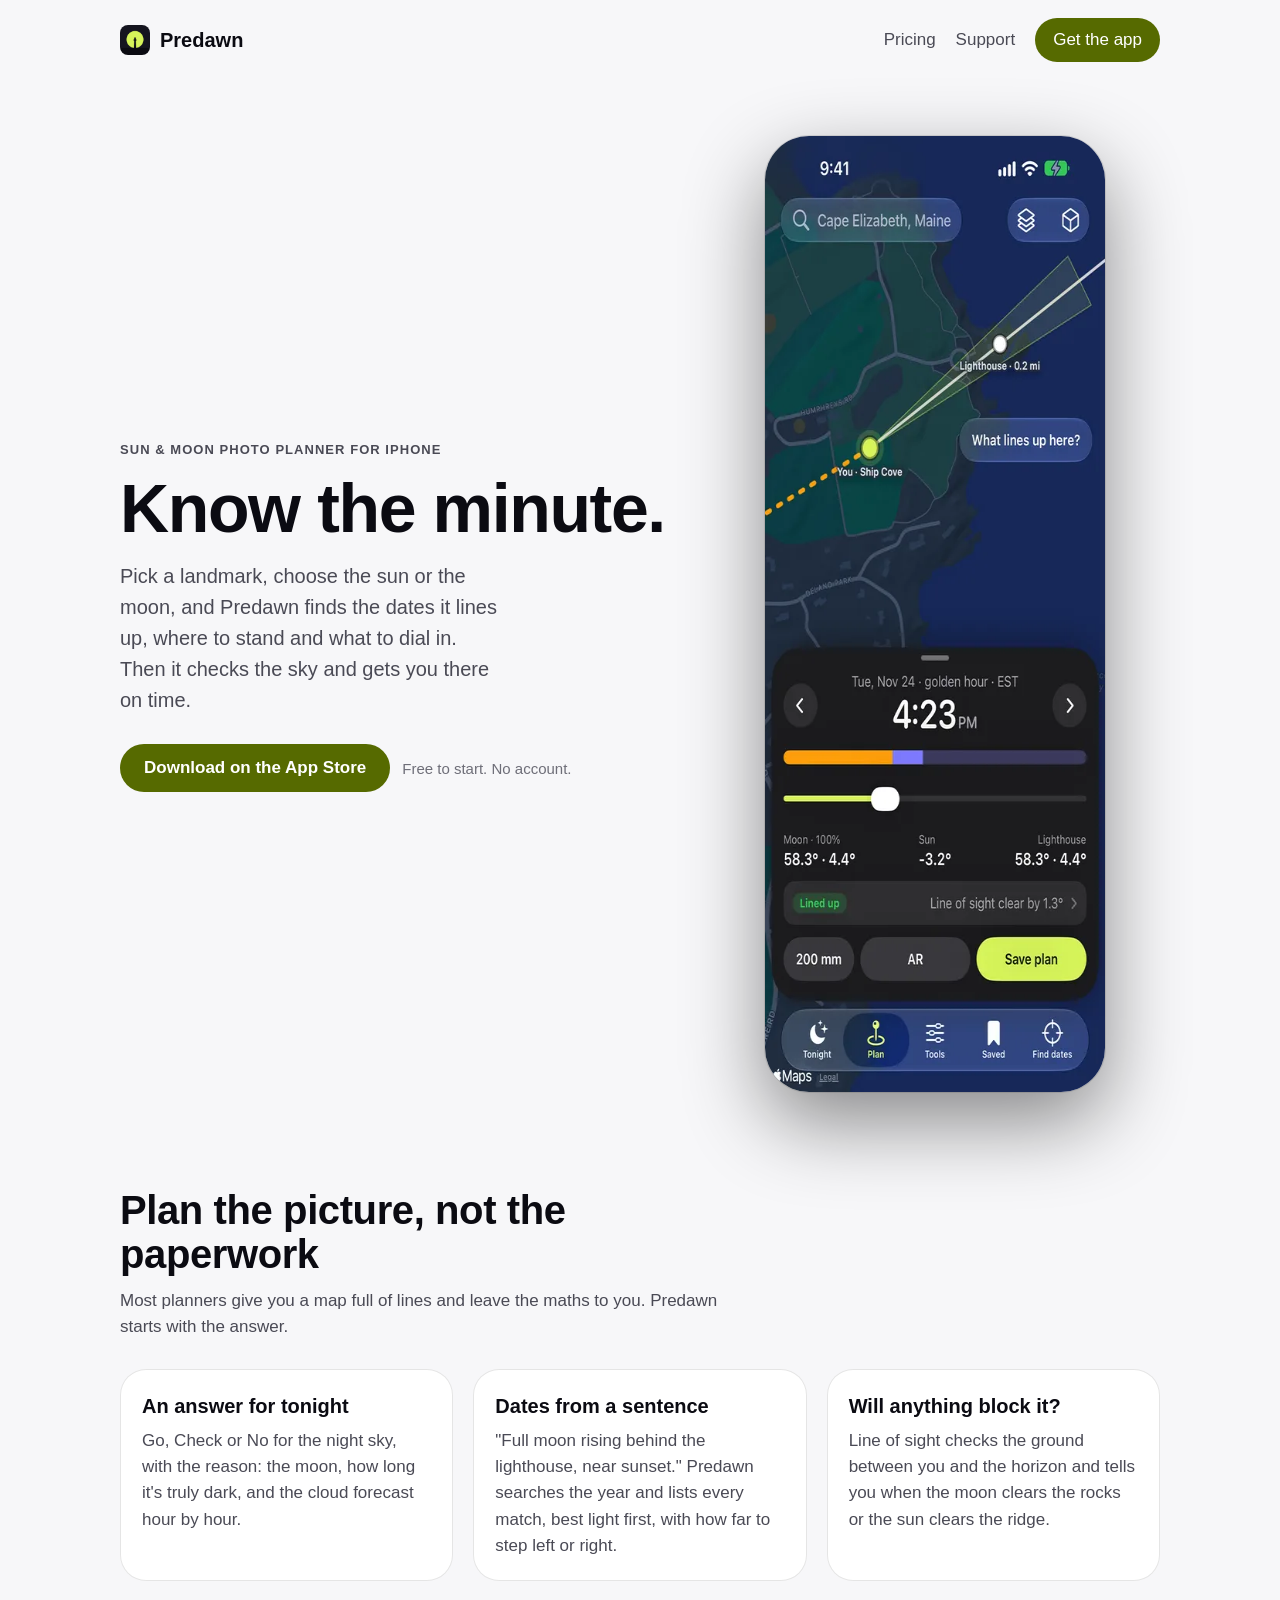
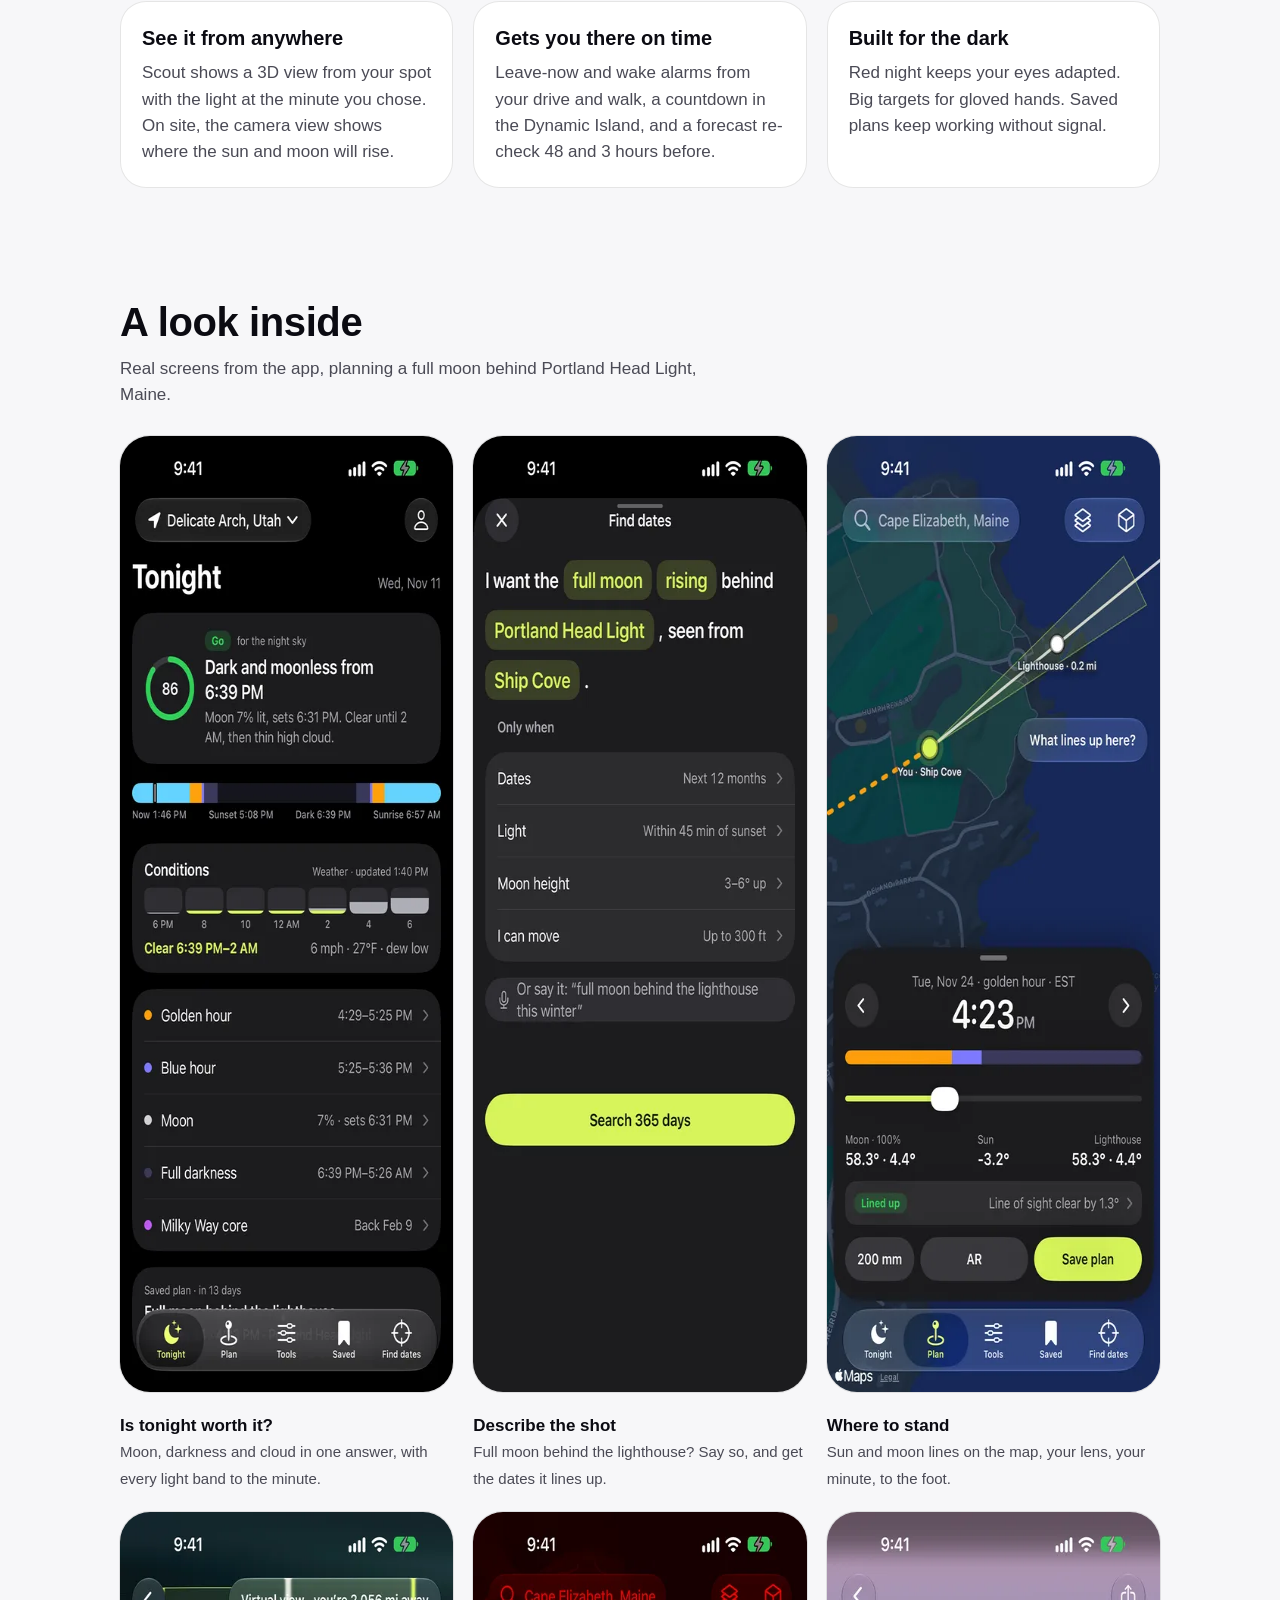
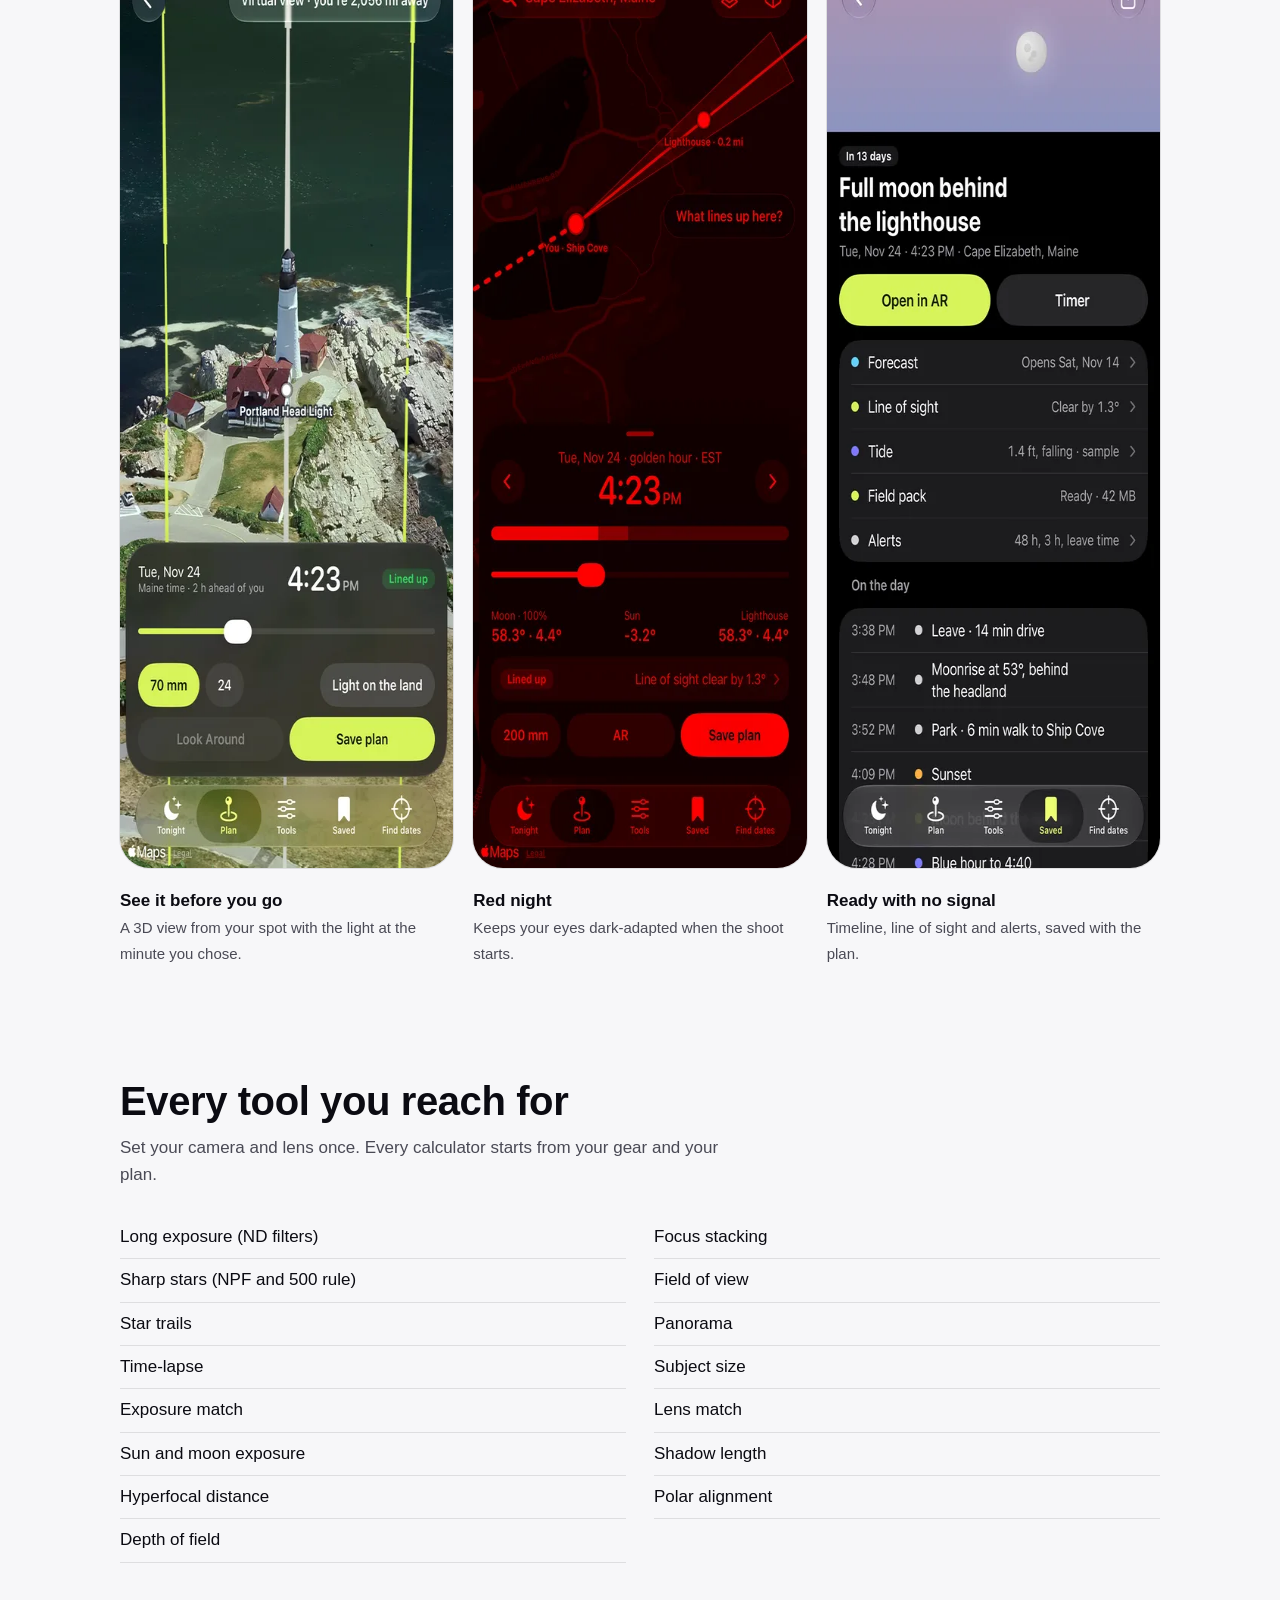
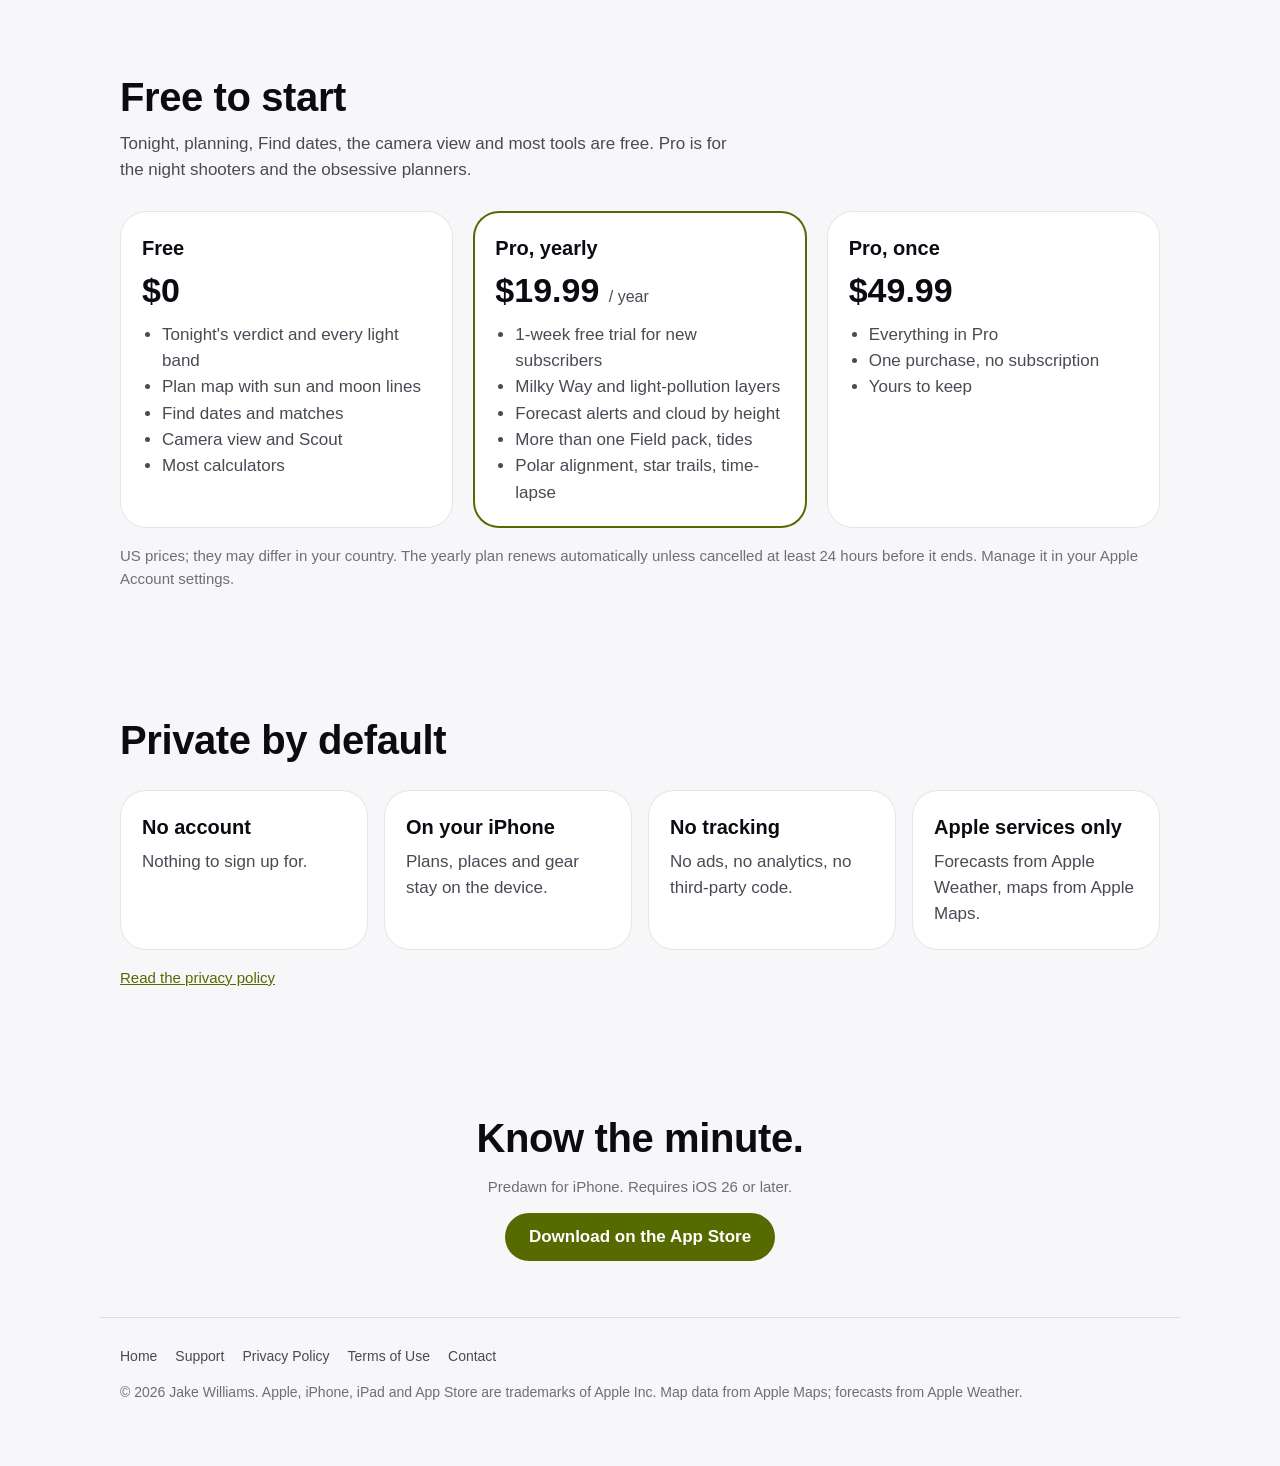
==== index.html @ ccffe063 "Predawn site: home, support, privacy policy, terms of use Co-Authored-By: Claude Opus 5.5 <noreply@a" ====
<!DOCTYPE html>
<html lang="en">
<head>
<meta charset="UTF-8">
<meta name="viewport" content="width=device-width, initial-scale=1">
<title>Predawn: Sun & Moon Photo Planner for iPhone. Know the minute.</title>
<meta name="description" content="Pick a landmark, choose the sun or the moon, and Predawn finds the dates it lines up, where to stand and the camera settings. Free on iPhone and iPad.">
<meta name="apple-itunes-app" content="app-id=6834539845">
<meta name="theme-color" content="#0B0B12">
<link rel="canonical" href="https://jakeintech.github.io/predawn-site/">
<link rel="icon" type="image/png" href="assets/favicon.png">
<link rel="apple-touch-icon" href="assets/apple-touch-icon.png">
<meta property="og:type" content="website">
<meta property="og:site_name" content="Predawn">
<meta property="og:title" content="Predawn: Sun & Moon Photo Planner for iPhone. Know the minute.">
<meta property="og:description" content="Pick a landmark, choose the sun or the moon, and Predawn finds the dates it lines up, where to stand and the camera settings. Free on iPhone and iPad.">
<meta property="og:url" content="https://jakeintech.github.io/predawn-site/">
<meta property="og:image" content="https://jakeintech.github.io/predawn-site/assets/og.png">
<meta property="og:image:width" content="1200">
<meta property="og:image:height" content="630">
<meta name="twitter:card" content="summary_large_image">
<meta name="twitter:image" content="https://jakeintech.github.io/predawn-site/assets/og.png">
<link rel="stylesheet" href="assets/site.css">
<script type="application/ld+json">
{"@context":"https://schema.org","@type":"SoftwareApplication","name":"Predawn: Sun & Moon Planner","operatingSystem":"iOS 26 or later","applicationCategory":"PhotographyApplication","description":"Pick a landmark, choose the sun or the moon, and Predawn finds the dates it lines up, where to stand and the camera settings.","url":"https://jakeintech.github.io/predawn-site/","downloadUrl":"https://apps.apple.com/app/id6834539845","offers":{"@type":"Offer","price":"0","priceCurrency":"USD"},"author":{"@type":"Person","name":"Jake Williams"}}
</script>
</head>
<body>
<a class="skip" href="#main">Skip to content</a>
<header class="wrap site-head">
  <a class="brand" href="./" aria-label="Predawn home"><img src="assets/icon-192.png" alt="" width="30" height="30">Predawn</a>
  <nav class="site-nav" aria-label="Site">
    <a href="./#pricing">Pricing</a>
    <a href="support.html">Support</a>
    <a class="btn" href="https://apps.apple.com/app/id6834539845">Get the app</a>
  </nav>
</header>
<main id="main">
<section class="wrap hero">
  <div>
    <span class="eyebrow">Sun &amp; moon photo planner for iPhone</span>
    <h1>Know the minute.</h1>
    <p class="lede">Pick a landmark, choose the sun or the moon, and Predawn finds the dates it lines up, where to stand and what to dial in. Then it checks the sky and gets you there on time.</p>
    <div class="cta"><a class="btn" href="https://apps.apple.com/app/id6834539845">Download on the App Store</a><span class="note">Free to start. No account.</span></div>
  </div>
  <img class="phone" src="assets/shot-planner.webp" alt="Predawn's plan map: the full moon lined up behind Portland Head Light at 4:23 PM, seen from Ship Cove" width="440" height="956">
</section>

<section class="wrap" aria-labelledby="how">
  <div class="section-head"><h2 id="how">Plan the picture, not the paperwork</h2><p>Most planners give you a map full of lines and leave the maths to you. Predawn starts with the answer.</p></div>
  <div class="features">
    <div class="card"><h3>An answer for tonight</h3><p>Go, Check or No for the night sky, with the reason: the moon, how long it's truly dark, and the cloud forecast hour by hour.</p></div>
    <div class="card"><h3>Dates from a sentence</h3><p>"Full moon rising behind the lighthouse, near sunset." Predawn searches the year and lists every match, best light first, with how far to step left or right.</p></div>
    <div class="card"><h3>Will anything block it?</h3><p>Line of sight checks the ground between you and the horizon and tells you when the moon clears the rocks or the sun clears the ridge.</p></div>
    <div class="card"><h3>See it from anywhere</h3><p>Scout shows a 3D view from your spot with the light at the minute you chose. On site, the camera view shows where the sun and moon will rise.</p></div>
    <div class="card"><h3>Gets you there on time</h3><p>Leave-now and wake alarms from your drive and walk, a countdown in the Dynamic Island, and a forecast re-check 48 and 3 hours before.</p></div>
    <div class="card"><h3>Built for the dark</h3><p>Red night keeps your eyes adapted. Big targets for gloved hands. Saved plans keep working without signal.</p></div>
  </div>
</section>

<section class="wrap" aria-labelledby="look">
  <div class="section-head"><h2 id="look">A look inside</h2><p>Real screens from the app, planning a full moon behind Portland Head Light, Maine.</p></div>
  <div class="shots">
  <div class="shot"><figure><img src="assets/shot-tonight.webp" alt="Predawn is tonight worth it? screen" width="440" height="956" loading="lazy"><figcaption><b>Is tonight worth it?</b><span>Moon, darkness and cloud in one answer, with every light band to the minute.</span></figcaption></figure></div>
  <div class="shot"><figure><img src="assets/shot-finddates.webp" alt="Predawn describe the shot screen" width="440" height="956" loading="lazy"><figcaption><b>Describe the shot</b><span>Full moon behind the lighthouse? Say so, and get the dates it lines up.</span></figcaption></figure></div>
  <div class="shot"><figure><img src="assets/shot-planner.webp" alt="Predawn where to stand screen" width="440" height="956" loading="lazy"><figcaption><b>Where to stand</b><span>Sun and moon lines on the map, your lens, your minute, to the foot.</span></figcaption></figure></div>
  <div class="shot"><figure><img src="assets/shot-scout.webp" alt="Predawn see it before you go screen" width="440" height="956" loading="lazy"><figcaption><b>See it before you go</b><span>A 3D view from your spot with the light at the minute you chose.</span></figcaption></figure></div>
  <div class="shot"><figure><img src="assets/shot-rednight.webp" alt="Predawn red night screen" width="440" height="956" loading="lazy"><figcaption><b>Red night</b><span>Keeps your eyes dark-adapted when the shoot starts.</span></figcaption></figure></div>
  <div class="shot"><figure><img src="assets/shot-offline.webp" alt="Predawn ready with no signal screen" width="440" height="956" loading="lazy"><figcaption><b>Ready with no signal</b><span>Timeline, line of sight and alerts, saved with the plan.</span></figcaption></figure></div>
  </div>
</section>

<section class="wrap" aria-labelledby="tools">
  <div class="section-head"><h2 id="tools">Every tool you reach for</h2><p>Set your camera and lens once. Every calculator starts from your gear and your plan.</p></div>
  <ul class="tools">
    <li>Long exposure (ND filters)</li>
    <li>Sharp stars (NPF and 500 rule)</li>
    <li>Star trails</li>
    <li>Time-lapse</li>
    <li>Exposure match</li>
    <li>Sun and moon exposure</li>
    <li>Hyperfocal distance</li>
    <li>Depth of field</li>
    <li>Focus stacking</li>
    <li>Field of view</li>
    <li>Panorama</li>
    <li>Subject size</li>
    <li>Lens match</li>
    <li>Shadow length</li>
    <li>Polar alignment</li>
  </ul>
</section>

<section class="wrap" id="pricing" aria-labelledby="price-h">
  <div class="section-head"><h2 id="price-h">Free to start</h2><p>Tonight, planning, Find dates, the camera view and most tools are free. Pro is for the night shooters and the obsessive planners.</p></div>
  <div class="pricing">
    <div class="card"><h3>Free</h3><div class="price">$0</div><ul><li>Tonight's verdict and every light band</li><li>Plan map with sun and moon lines</li><li>Find dates and matches</li><li>Camera view and Scout</li><li>Most calculators</li></ul></div>
    <div class="card hi"><h3>Pro, yearly</h3><div class="price">$19.99 <small>/ year</small></div><ul><li>1-week free trial for new subscribers</li><li>Milky Way and light-pollution layers</li><li>Forecast alerts and cloud by height</li><li>More than one Field pack, tides</li><li>Polar alignment, star trails, time-lapse</li></ul></div>
    <div class="card"><h3>Pro, once</h3><div class="price">$49.99</div><ul><li>Everything in Pro</li><li>One purchase, no subscription</li><li>Yours to keep</li></ul></div>
  </div>
  <p class="note" style="margin-top:16px">US prices; they may differ in your country. The yearly plan renews automatically unless cancelled at least 24 hours before it ends. Manage it in your Apple Account settings.</p>
</section>

<section class="wrap" aria-labelledby="priv">
  <div class="section-head"><h2 id="priv">Private by default</h2></div>
  <div class="privacy">
    <div class="card"><h3>No account</h3><p>Nothing to sign up for.</p></div>
    <div class="card"><h3>On your iPhone</h3><p>Plans, places and gear stay on the device.</p></div>
    <div class="card"><h3>No tracking</h3><p>No ads, no analytics, no third-party code.</p></div>
    <div class="card"><h3>Apple services only</h3><p>Forecasts from Apple Weather, maps from Apple Maps.</p></div>
  </div>
  <p class="note" style="margin-top:16px"><a href="privacy-policy.html">Read the privacy policy</a></p>
</section>

<section class="wrap" style="text-align:center">
  <h2>Know the minute.</h2>
  <p class="note">Predawn for iPhone. Requires iOS 26 or later.</p>
  <a class="btn" href="https://apps.apple.com/app/id6834539845">Download on the App Store</a>
</section>

</main>
<footer class="site-foot wrap">
  <nav aria-label="Footer"><a href="./">Home</a><a href="support.html">Support</a><a href="privacy-policy.html">Privacy Policy</a><a href="terms-of-service.html">Terms of Use</a><a href="mailto:info@jakeawilliams.com">Contact</a></nav>
  <p>&copy; 2026 Jake Williams. Apple, iPhone, iPad and App Store are trademarks of Apple Inc. Map data from Apple Maps; forecasts from Apple Weather.</p>
</footer>
</body>
</html>
---- assets/site.css ----
:root{--bg:#0B0B12;--bg2:#15151F;--bg3:#1E1E2A;--label:#F5F5F7;--label2:#AEAEBA;--label3:#7C7C8A;--accent:#D6F45A;--onaccent:#0B0B12;--sep:rgba(255,255,255,.10);--golden:#FFB340;--blue:#7D7AFF;color-scheme:dark}
@media (prefers-color-scheme:light){:root{--bg:#F7F7F9;--bg2:#FFFFFF;--bg3:#EFEFF4;--label:#0B0B12;--label2:#4A4A55;--label3:#6E6E78;--accent:#566A00;--onaccent:#FFFFFF;--sep:rgba(0,0,0,.10);color-scheme:light}}
*{box-sizing:border-box}html{-webkit-text-size-adjust:100%}
body{margin:0;background:var(--bg);color:var(--label);font:17px/1.55 -apple-system,BlinkMacSystemFont,"SF Pro Text","Helvetica Neue",Arial,sans-serif}
a{color:var(--accent)}a:focus-visible,button:focus-visible{outline:3px solid var(--accent);outline-offset:3px;border-radius:6px}
.skip{position:absolute;left:-999px;top:8px;background:var(--accent);color:var(--onaccent);padding:8px 14px;border-radius:999px;z-index:9}.skip:focus{left:16px}
.wrap{max-width:1080px;margin-left:auto;margin-right:auto;padding-left:20px;padding-right:20px}
.site-head{display:flex;align-items:center;justify-content:space-between;padding-top:18px;padding-bottom:18px}
.brand{display:flex;align-items:center;gap:10px;font:700 20px/1 ui-rounded,"SF Pro Rounded",-apple-system,sans-serif;color:var(--label);text-decoration:none}
.brand img{border-radius:8px}
.site-nav{display:flex;gap:20px;align-items:center}.site-nav a{color:var(--label2);text-decoration:none;font-weight:500}.site-nav a:hover{color:var(--label)}.site-nav a.btn{color:var(--onaccent);min-height:44px;padding:0 18px}
.btn{display:inline-flex;align-items:center;justify-content:center;min-height:48px;padding:0 24px;border-radius:999px;background:var(--accent);color:var(--onaccent);font-weight:600;text-decoration:none}
.btn.ghost{background:var(--bg3);color:var(--label)}
.hero{padding-top:56px;padding-bottom:40px;display:grid;grid-template-columns:1.1fr .9fr;gap:40px;align-items:center}
.eyebrow{font-size:13px;font-weight:600;letter-spacing:.08em;text-transform:uppercase;color:var(--label2)}
h1{font:800 clamp(40px,6vw,68px)/1.02 ui-rounded,"SF Pro Rounded",-apple-system,sans-serif;letter-spacing:-.02em;margin:12px 0 18px}
h2{font:700 clamp(28px,3.6vw,40px)/1.1 ui-rounded,"SF Pro Rounded",-apple-system,sans-serif;letter-spacing:-.01em;margin:0 0 12px}
h3{font-size:20px;margin:0 0 6px}
.lede{font-size:20px;color:var(--label2);max-width:34ch;margin:0 0 28px}
.cta{display:flex;gap:12px;flex-wrap:wrap;align-items:center}.note{color:var(--label3);font-size:15px}
.phone{width:100%;max-width:340px;justify-self:center;border-radius:44px;box-shadow:0 0 0 1px var(--sep),0 30px 80px rgba(0,0,0,.45)}
section{padding-top:56px;padding-bottom:56px}.section-head{max-width:620px;margin-bottom:28px}.section-head p{color:var(--label2);margin:0}
.features{display:grid;grid-template-columns:repeat(3,1fr);gap:20px}
.card{background:var(--bg2);border-radius:26px;padding:22px;box-shadow:inset 0 0 0 1px var(--sep)}
.card p{color:var(--label2);margin:0}
.shots{display:grid;grid-template-columns:repeat(3,1fr);gap:20px;align-items:start}
.shot figure{margin:0}.shot img{width:100%;border-radius:30px;box-shadow:0 0 0 1px var(--sep)}
.shot figcaption{margin-top:12px}.shot figcaption b{display:block}.shot figcaption span{color:var(--label2);font-size:15px}
.tools{columns:2;gap:28px;padding:0;margin:0;list-style:none}.tools li{break-inside:avoid;padding:8px 0;border-bottom:1px solid var(--sep)}
.pricing{display:grid;grid-template-columns:repeat(3,1fr);gap:20px}
.price{font:700 34px/1.1 ui-rounded,"SF Pro Rounded",-apple-system,sans-serif;margin:8px 0}
.price small{font-size:16px;color:var(--label2);font-weight:500}
.card ul{margin:12px 0 0;padding-left:20px;color:var(--label2)}
.card.hi{box-shadow:inset 0 0 0 2px var(--accent)}
.privacy{display:grid;grid-template-columns:repeat(4,1fr);gap:16px}
.legal{max-width:760px;padding:40px 20px 72px}.legal h1{font-size:44px}.legal h2{font-size:24px;margin-top:36px}
.legal p,.legal li{color:var(--label2)}.legal strong{color:var(--label)}
.updated{color:var(--label3)}
table{width:100%;border-collapse:collapse;font-size:15px;margin:16px 0}th,td{text-align:left;vertical-align:top;padding:10px 8px;border-bottom:1px solid var(--sep)}th{color:var(--label);font-size:13px;text-transform:uppercase;letter-spacing:.05em}td{color:var(--label2)}
.faq dt{font-weight:600;margin-top:18px}.faq dd{margin:6px 0 0;color:var(--label2)}
.site-foot{border-top:1px solid var(--sep);padding:28px 20px 48px;color:var(--label3);font-size:14px}
.site-foot nav{display:flex;gap:18px;flex-wrap:wrap;margin-bottom:10px}.site-foot a{color:var(--label2);text-decoration:none}
@media (max-width:560px){.site-nav a.btn{display:none}.site-nav{gap:16px}.lede{font-size:18px}}
@media (max-width:820px){.hero{grid-template-columns:1fr;padding-top:24px}.features,.shots,.pricing{grid-template-columns:1fr}.privacy{grid-template-columns:1fr 1fr}.tools{columns:1}.phone{max-width:280px}}
@media (prefers-reduced-motion:no-preference){html{scroll-behavior:smooth}}
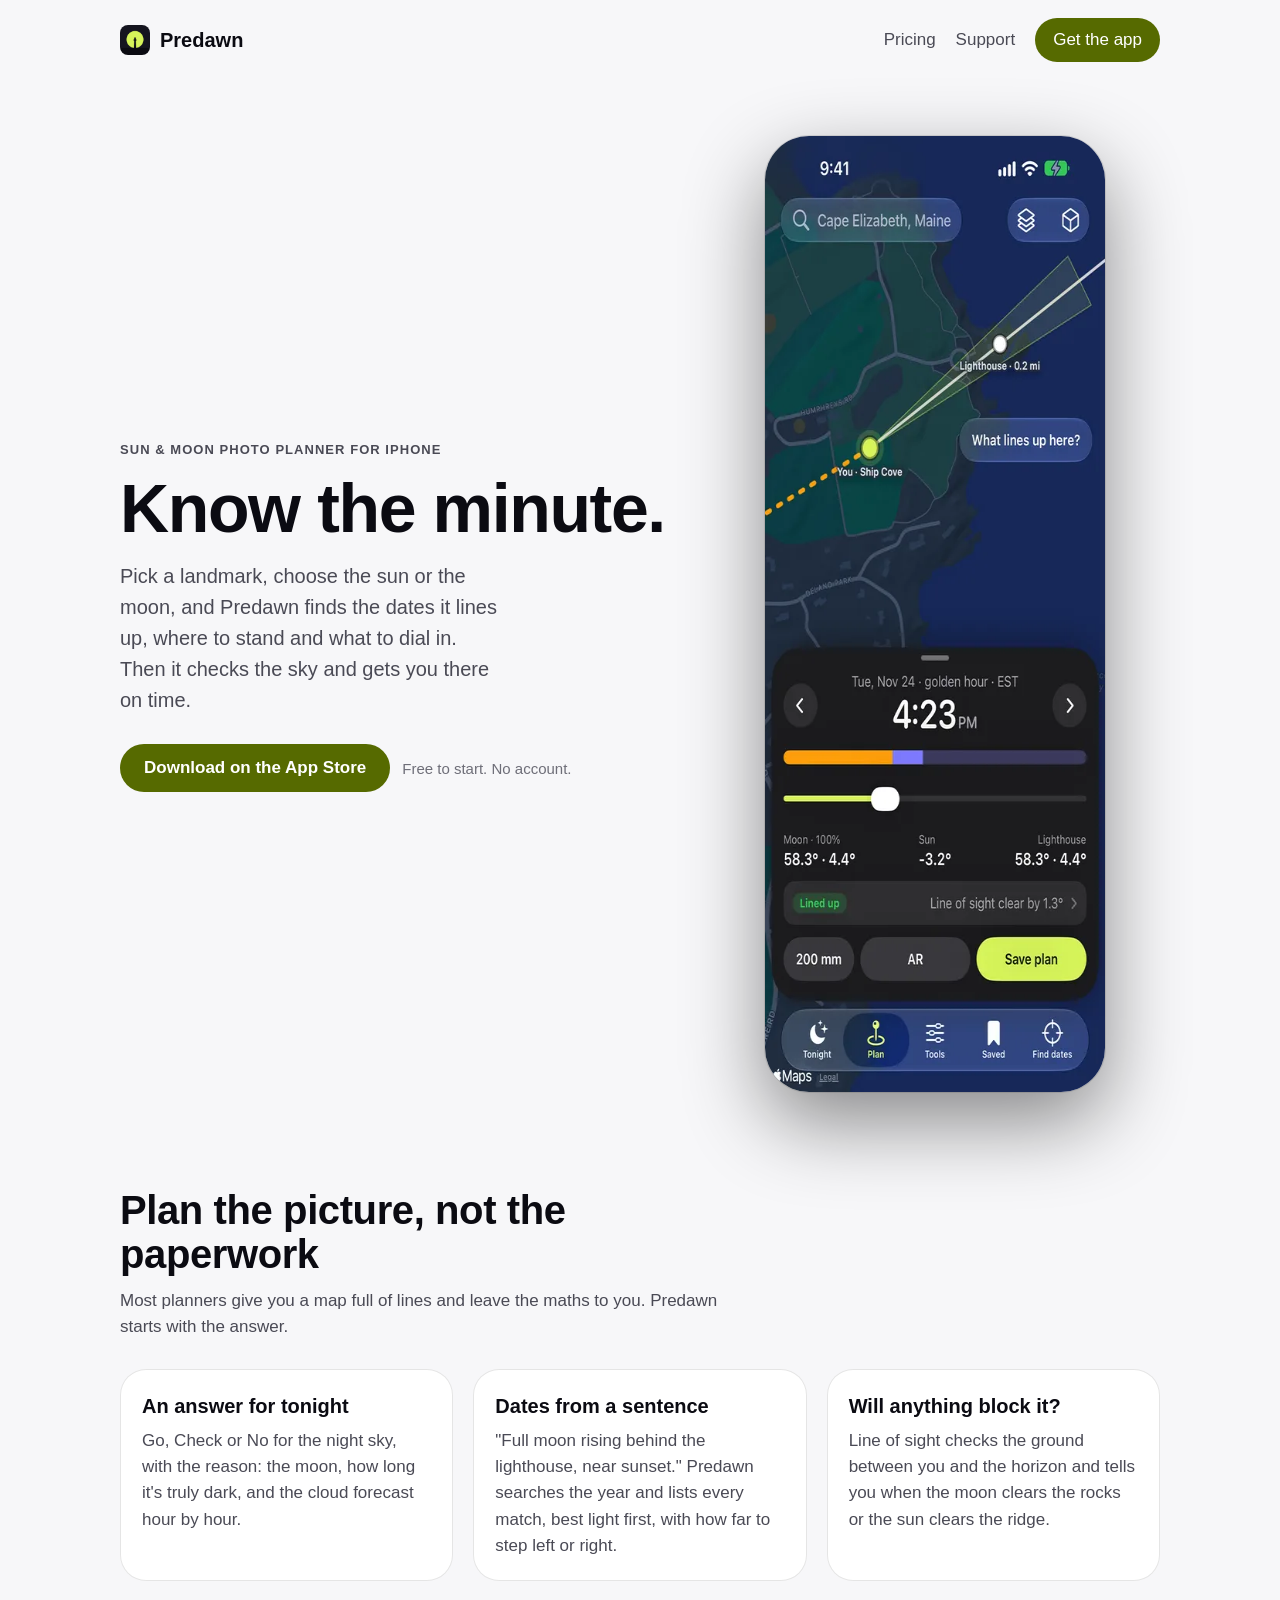
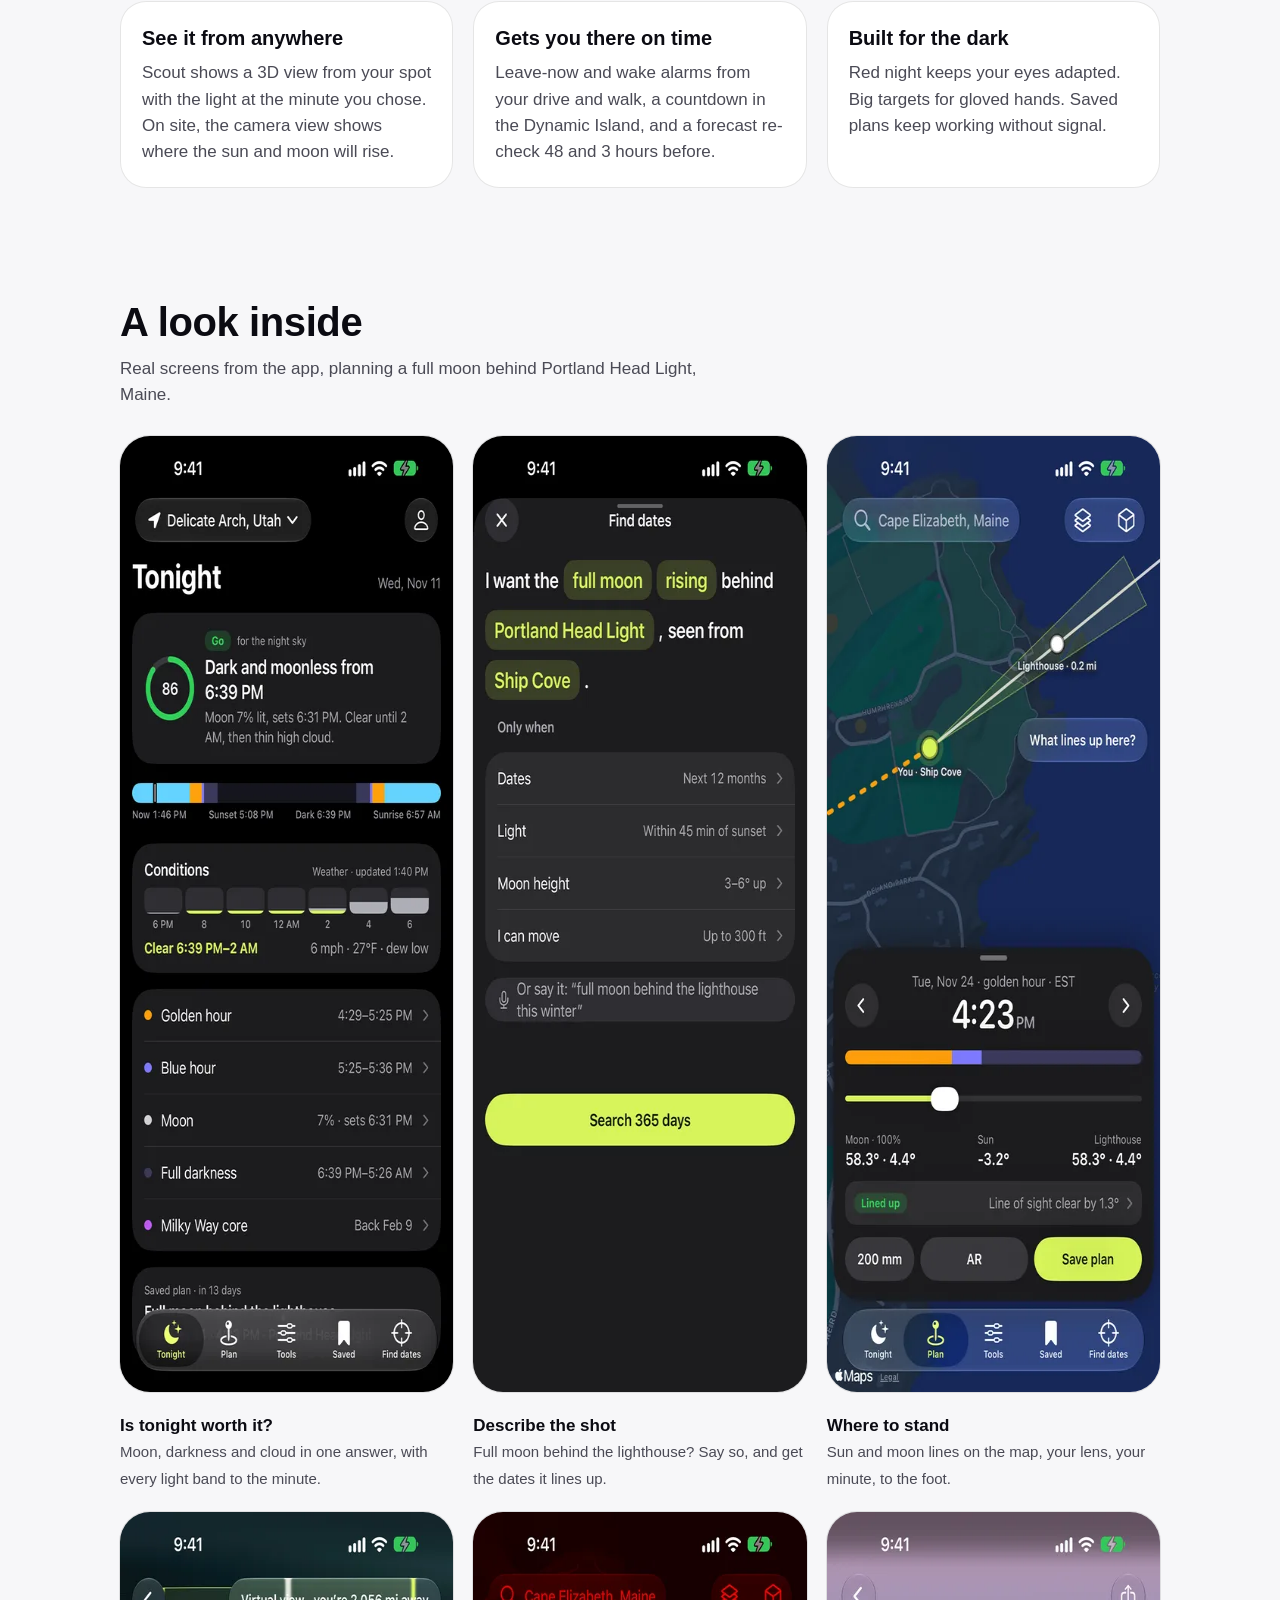
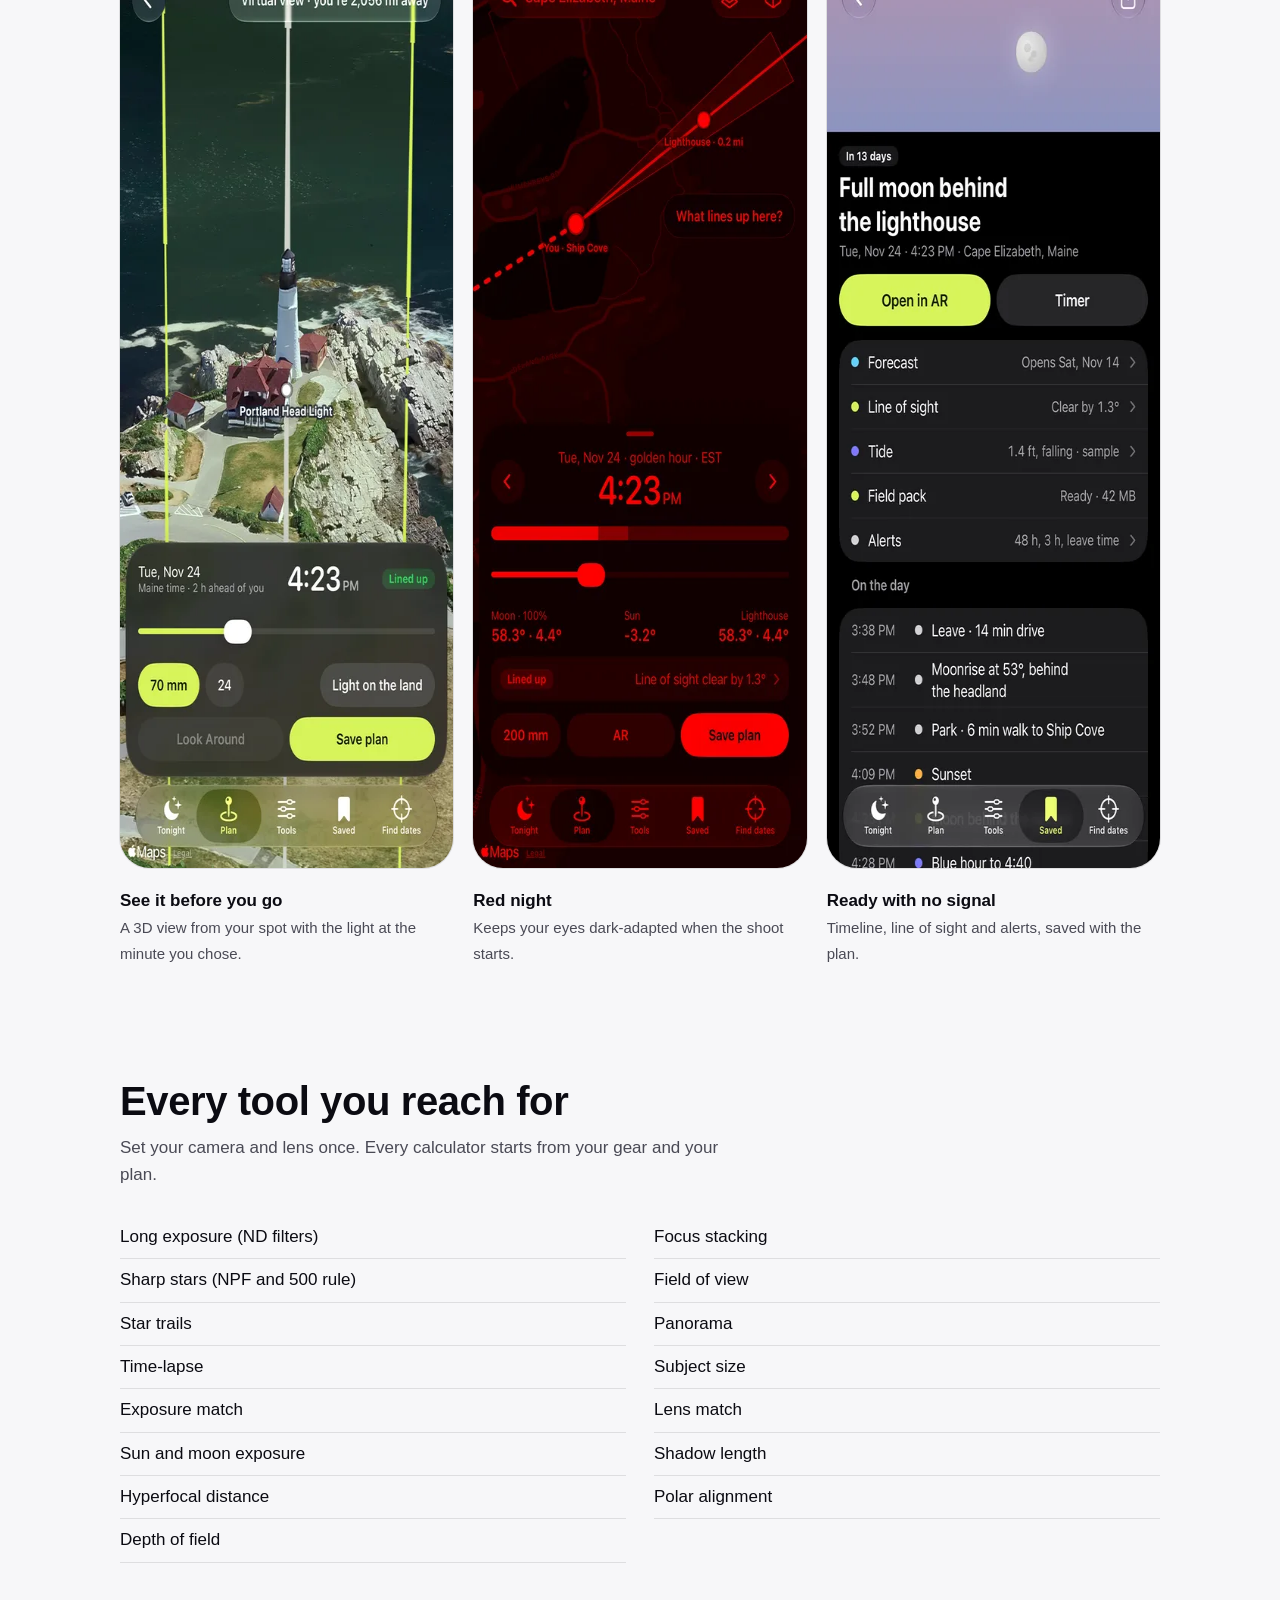
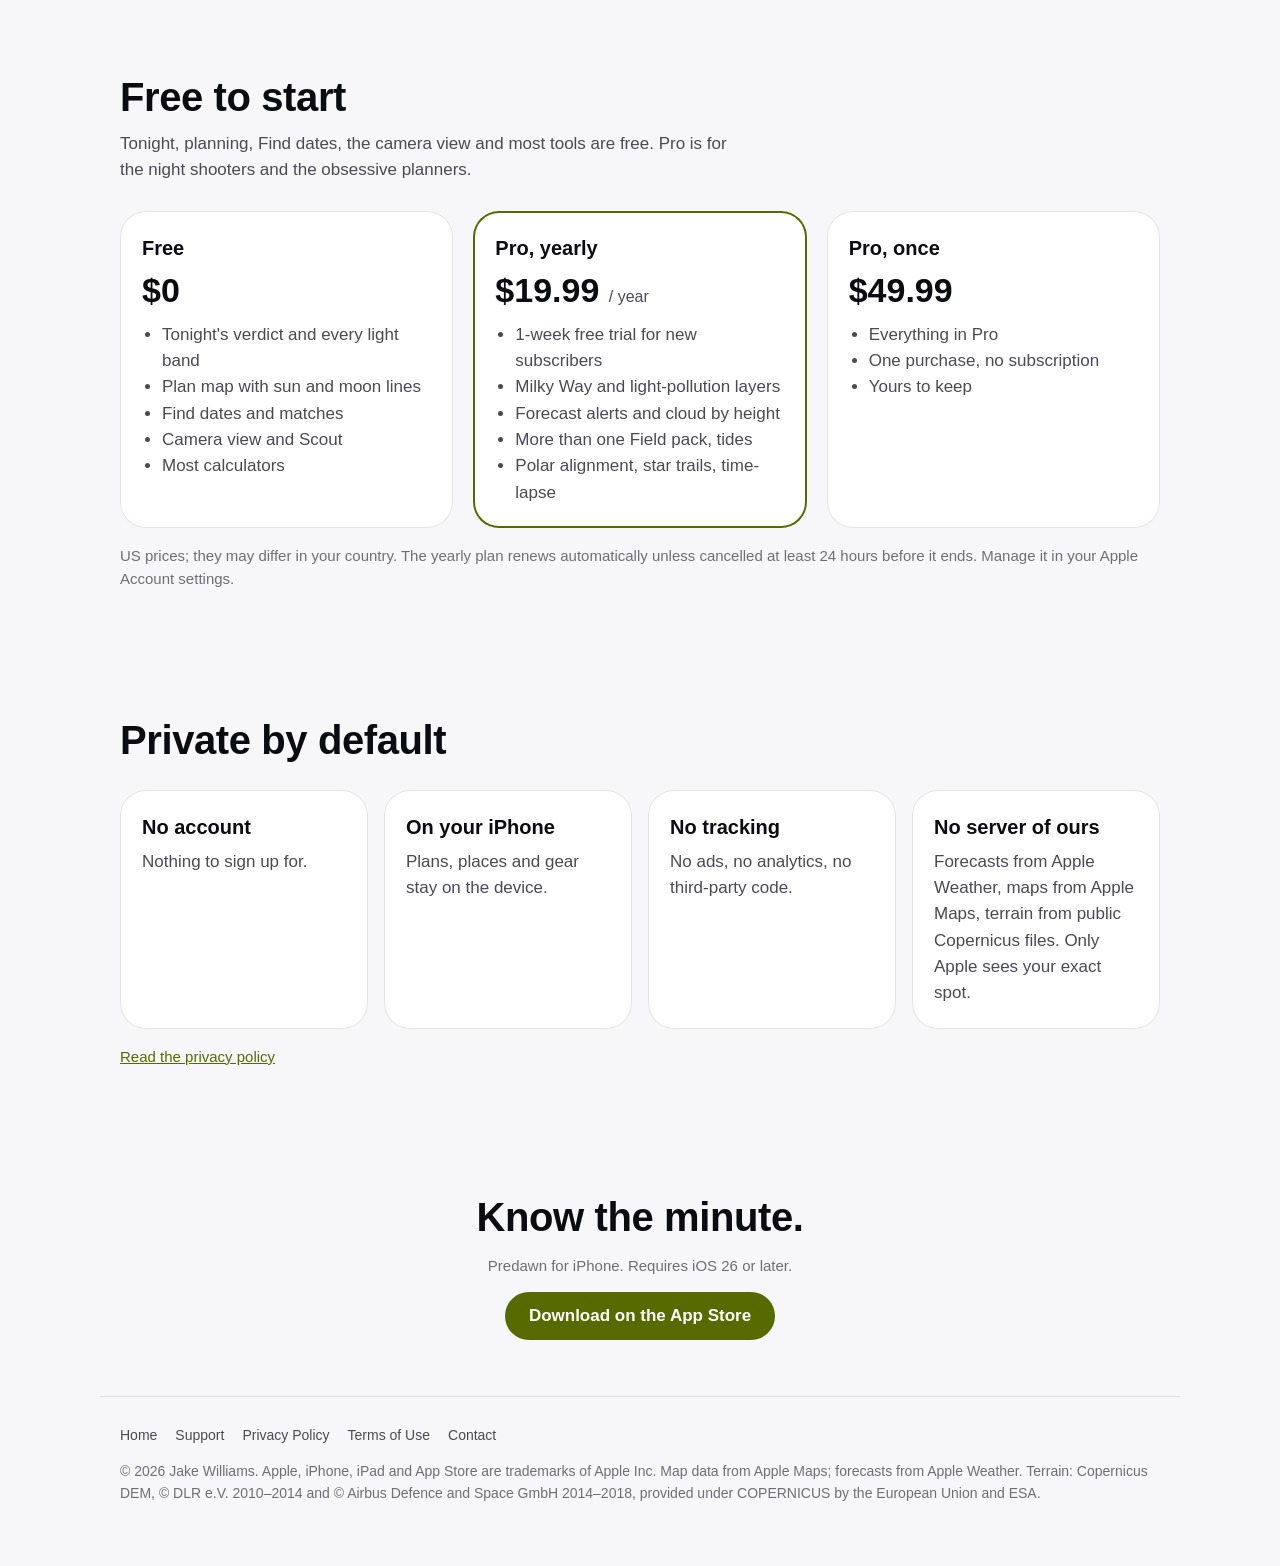
==== commit 7894e91c: "Terrain: privacy policy, home page, support and credit line for Copernicus DEM" ====
--- a/index.html
+++ b/index.html
@@ -107,7 +107,7 @@
     <div class="card"><h3>No account</h3><p>Nothing to sign up for.</p></div>
     <div class="card"><h3>On your iPhone</h3><p>Plans, places and gear stay on the device.</p></div>
     <div class="card"><h3>No tracking</h3><p>No ads, no analytics, no third-party code.</p></div>
-    <div class="card"><h3>Apple services only</h3><p>Forecasts from Apple Weather, maps from Apple Maps.</p></div>
+    <div class="card"><h3>No server of ours</h3><p>Forecasts from Apple Weather, maps from Apple Maps, terrain from public Copernicus files. Only Apple sees your exact spot.</p></div>
   </div>
   <p class="note" style="margin-top:16px"><a href="privacy-policy.html">Read the privacy policy</a></p>
 </section>
@@ -121,7 +121,7 @@
 </main>
 <footer class="site-foot wrap">
   <nav aria-label="Footer"><a href="./">Home</a><a href="support.html">Support</a><a href="privacy-policy.html">Privacy Policy</a><a href="terms-of-service.html">Terms of Use</a><a href="mailto:info@jakeawilliams.com">Contact</a></nav>
-  <p>&copy; 2026 Jake Williams. Apple, iPhone, iPad and App Store are trademarks of Apple Inc. Map data from Apple Maps; forecasts from Apple Weather.</p>
+  <p>&copy; 2026 Jake Williams. Apple, iPhone, iPad and App Store are trademarks of Apple Inc. Map data from Apple Maps; forecasts from Apple Weather. Terrain: Copernicus DEM, &copy; DLR e.V. 2010&ndash;2014 and &copy; Airbus Defence and Space GmbH 2014&ndash;2018, provided under COPERNICUS by the European Union and ESA.</p>
 </footer>
 </body>
 </html>
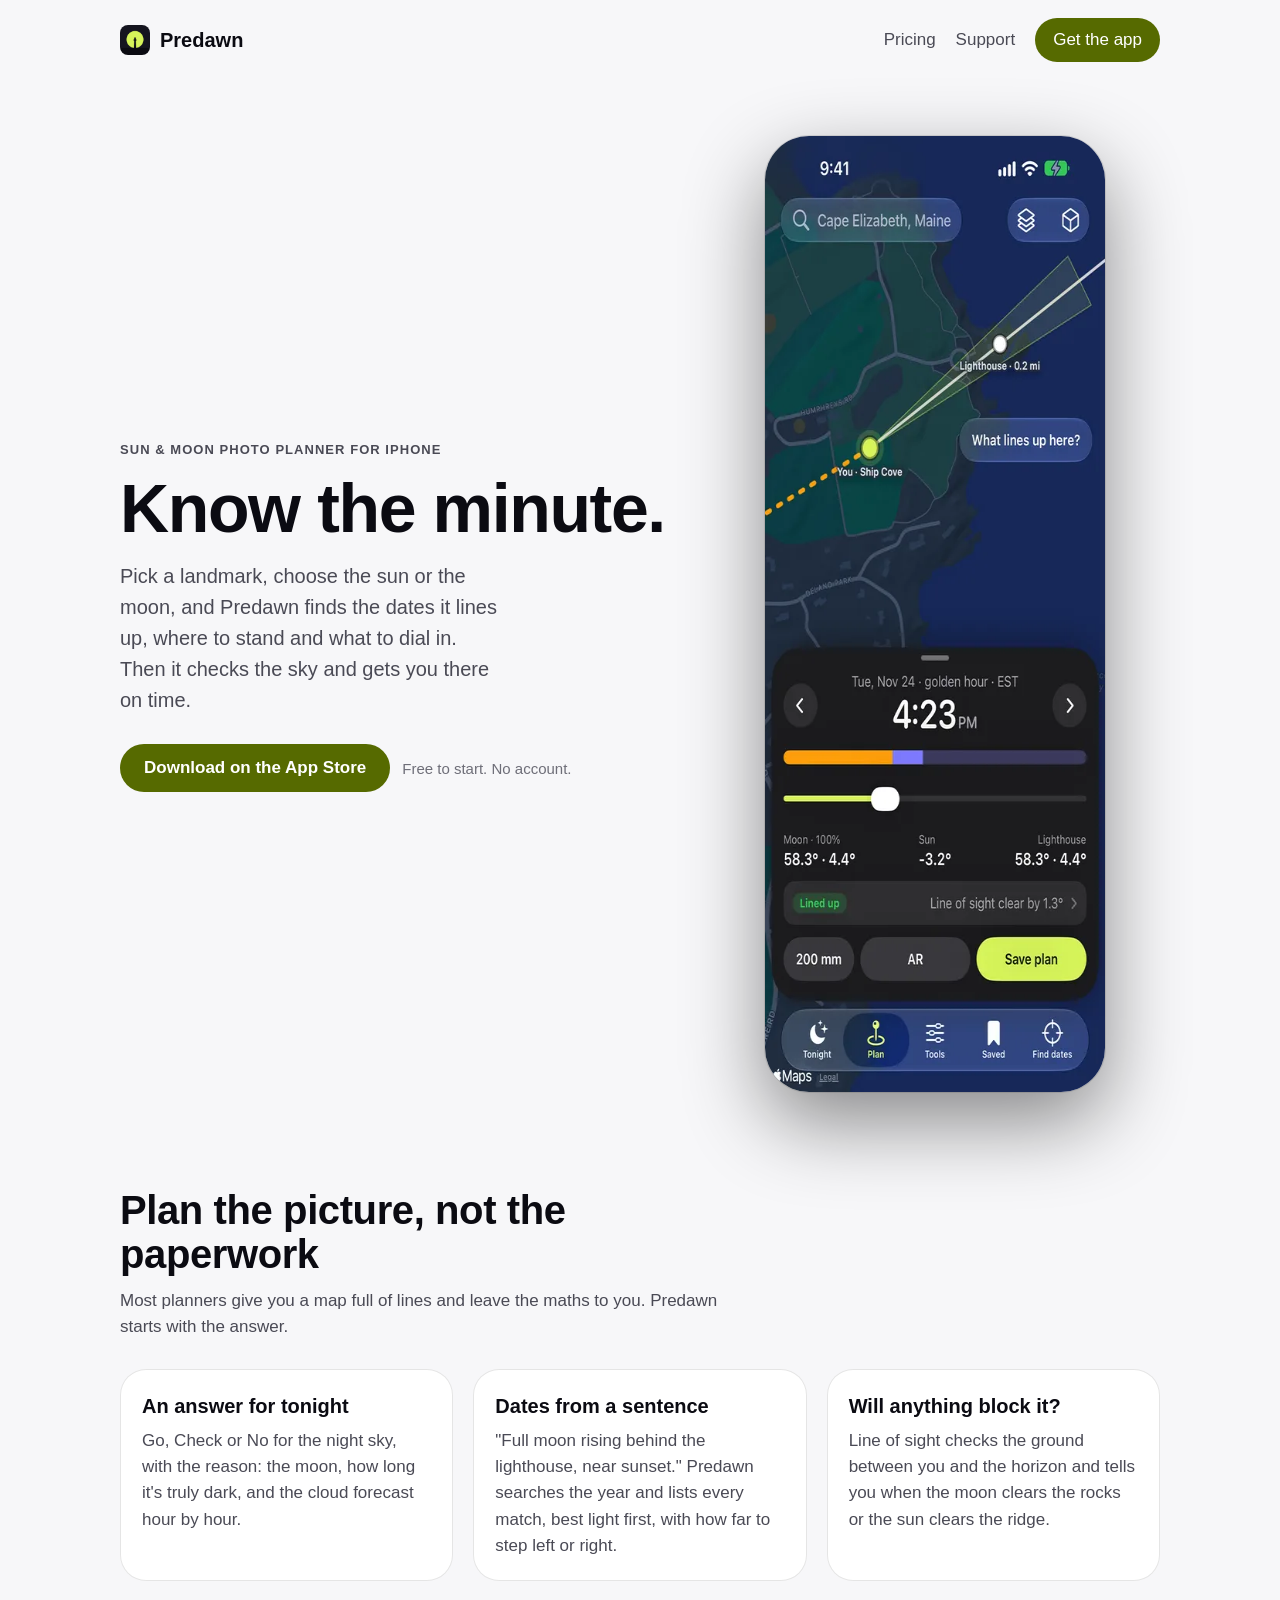
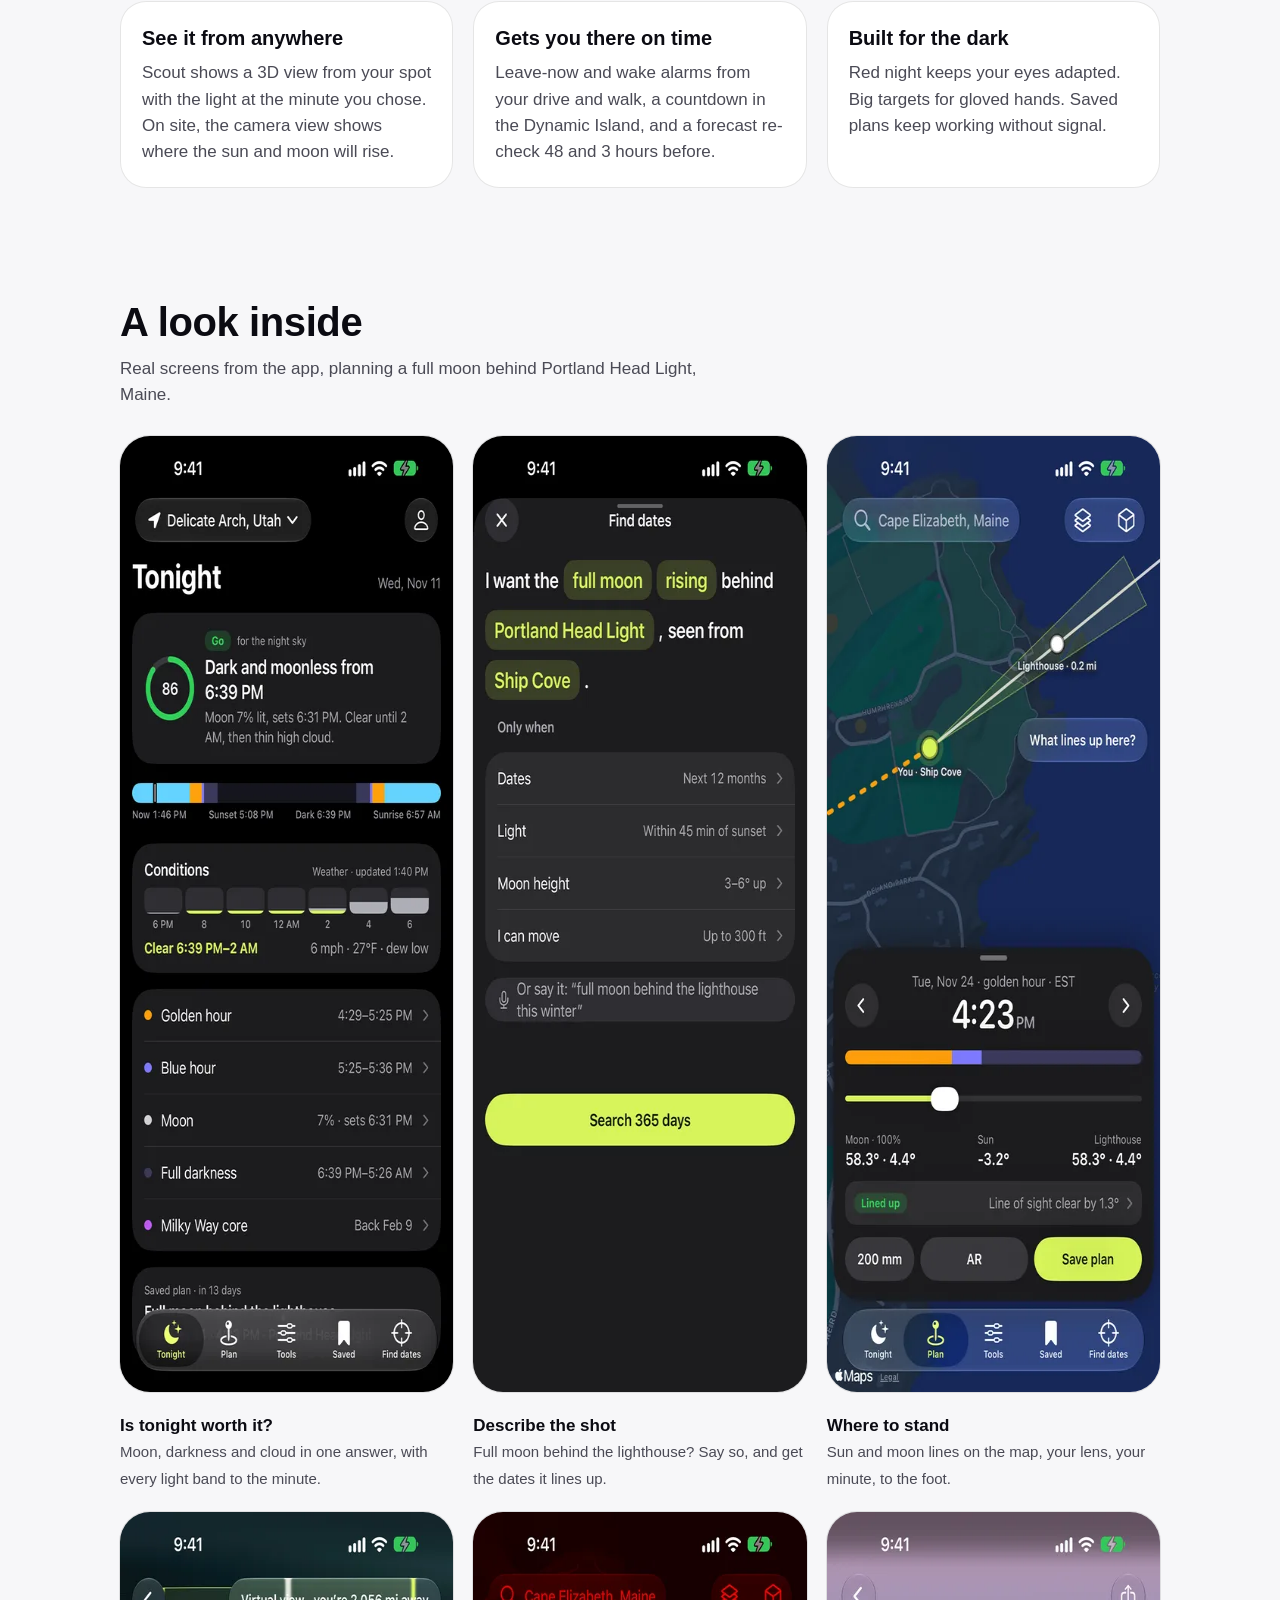
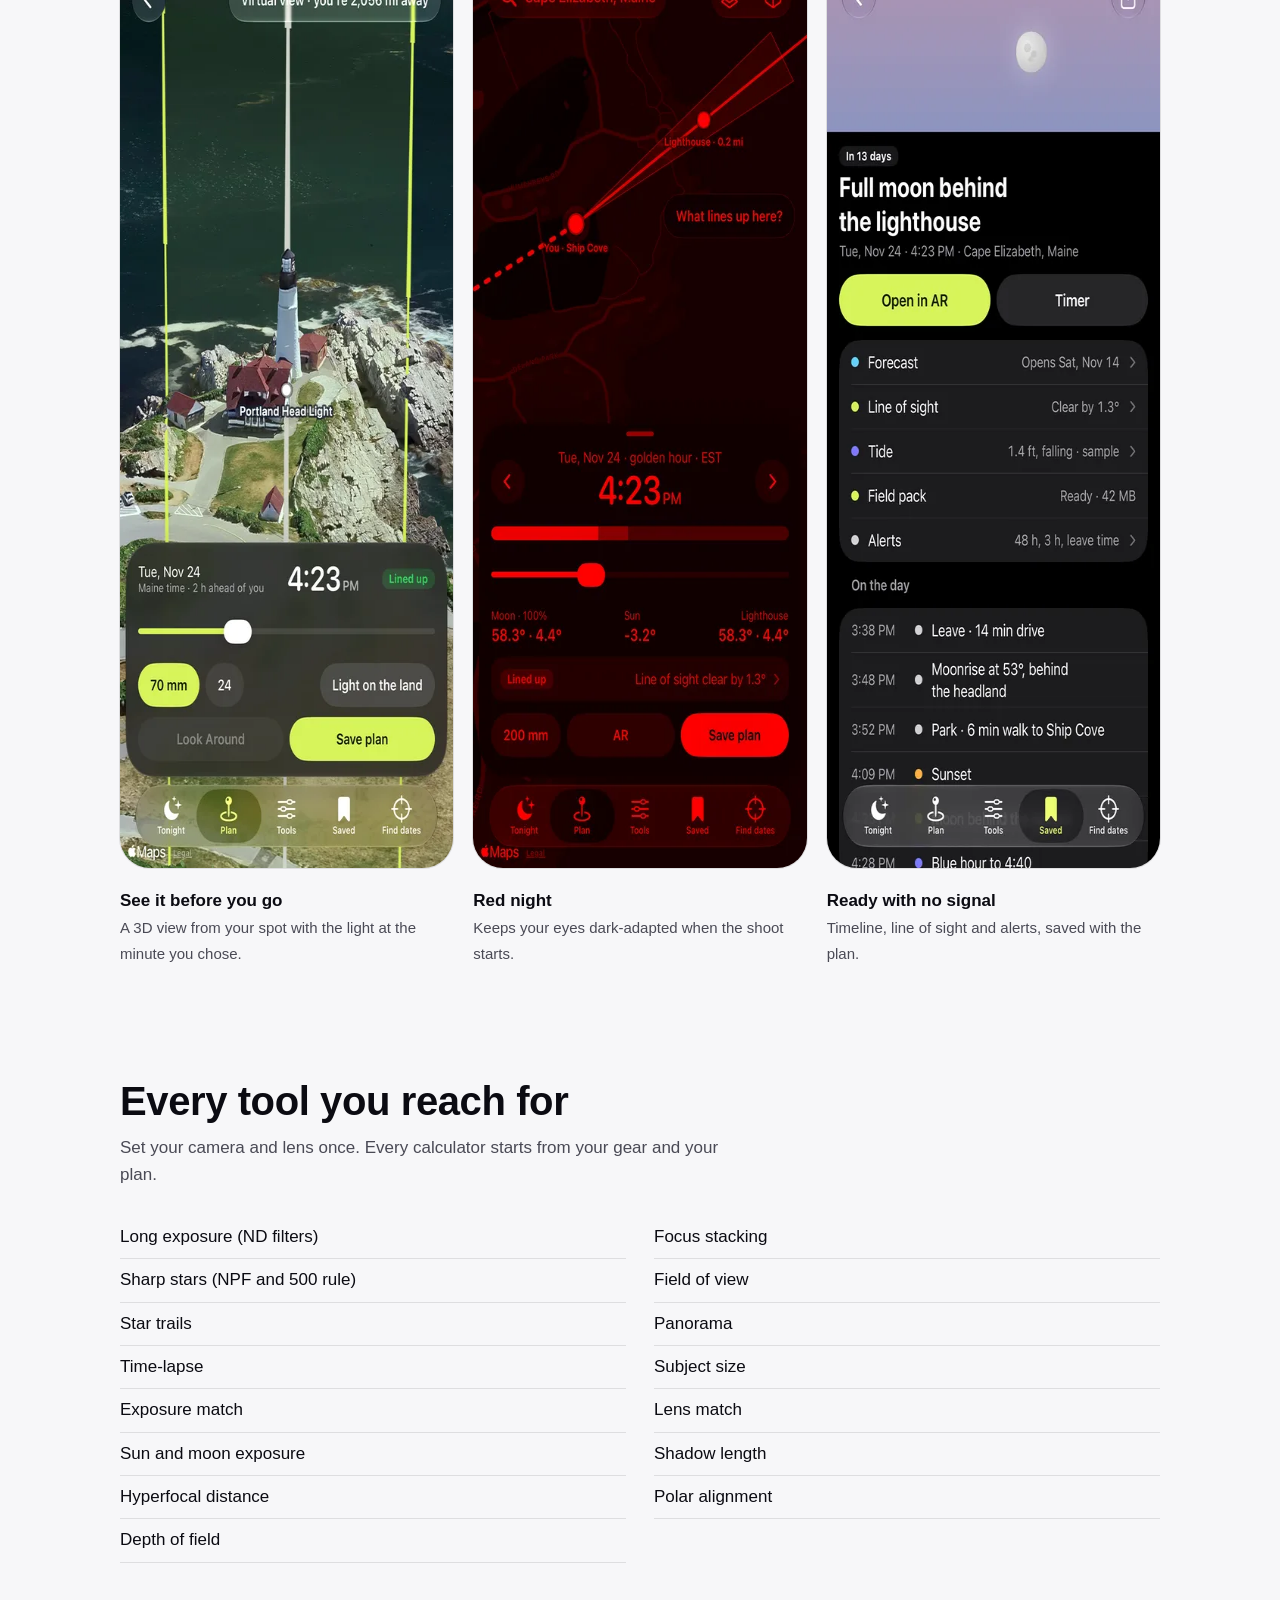
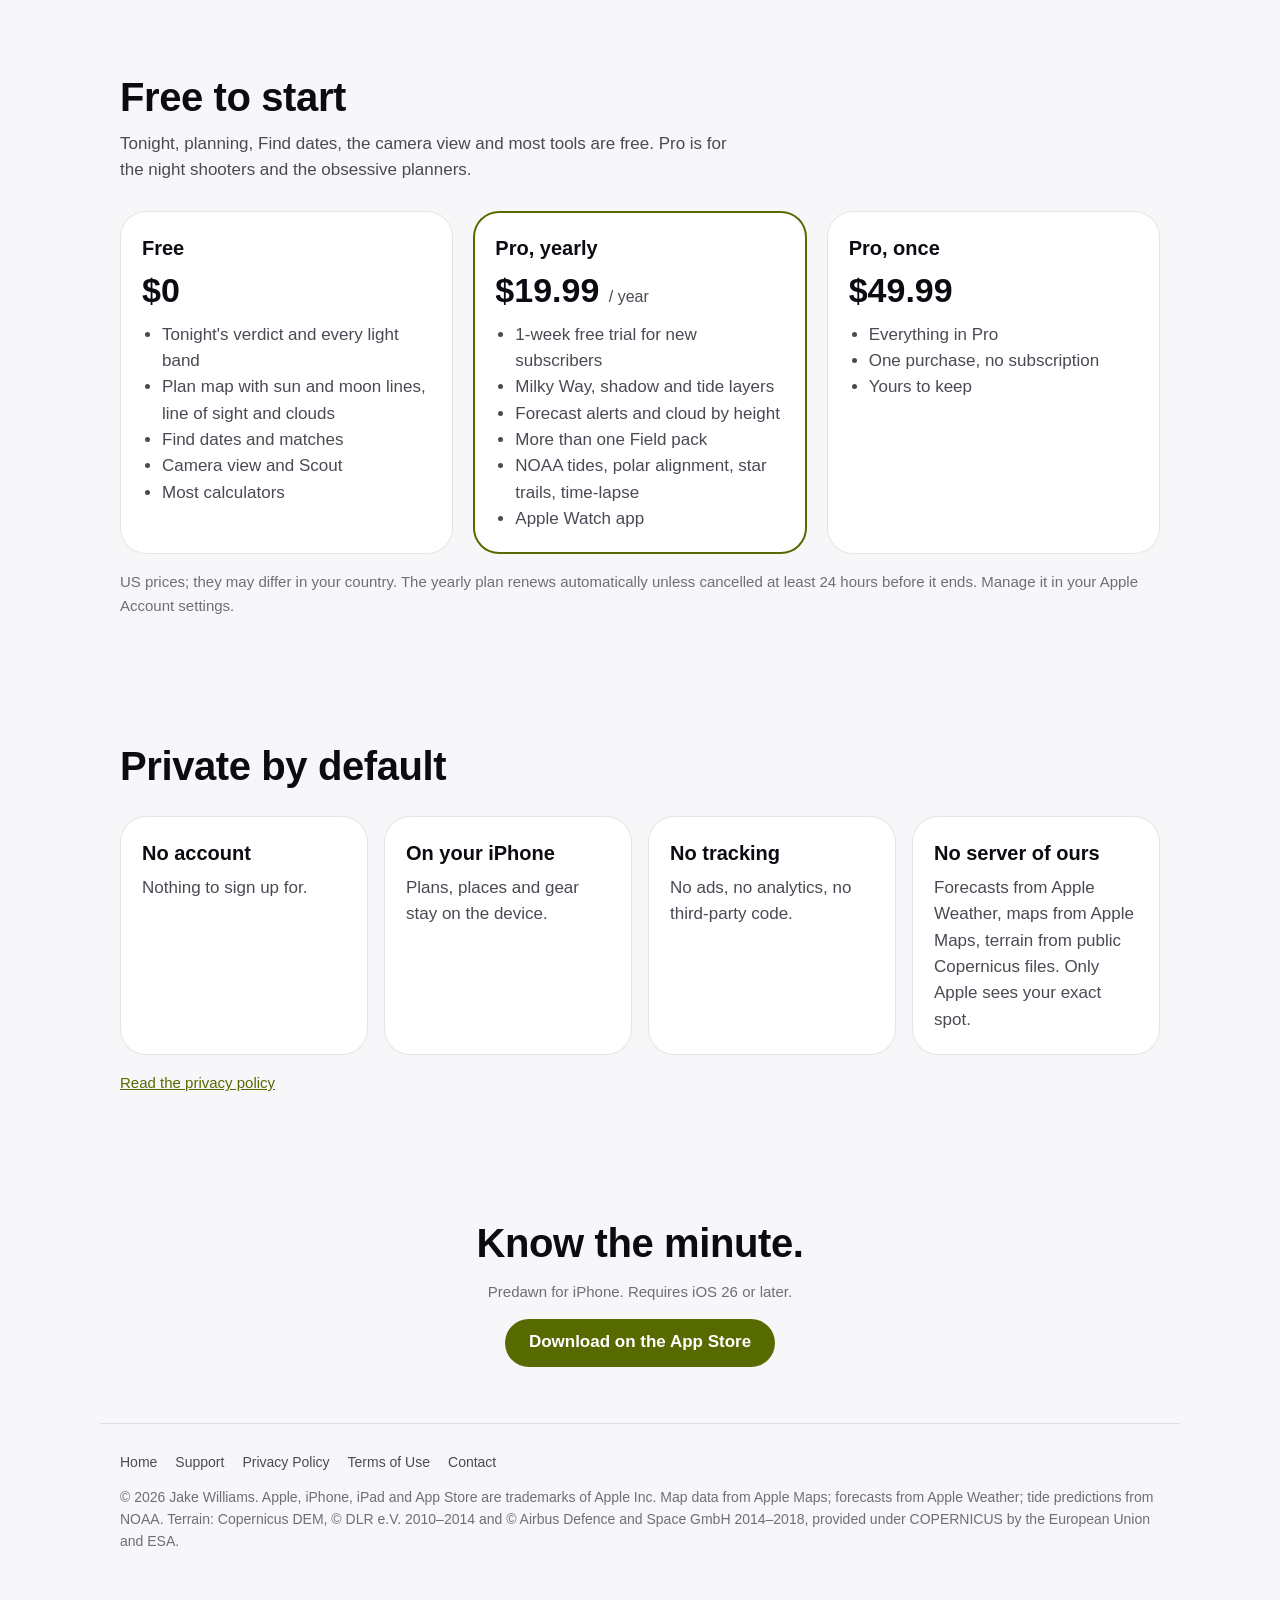
==== commit c287382d: "Pro as shipped in 1.0.0: shadow and tide layers, NOAA tides, Watch app; no light pollution" ====
--- a/index.html
+++ b/index.html
@@ -94,8 +94,8 @@
 <section class="wrap" id="pricing" aria-labelledby="price-h">
   <div class="section-head"><h2 id="price-h">Free to start</h2><p>Tonight, planning, Find dates, the camera view and most tools are free. Pro is for the night shooters and the obsessive planners.</p></div>
   <div class="pricing">
-    <div class="card"><h3>Free</h3><div class="price">$0</div><ul><li>Tonight's verdict and every light band</li><li>Plan map with sun and moon lines</li><li>Find dates and matches</li><li>Camera view and Scout</li><li>Most calculators</li></ul></div>
-    <div class="card hi"><h3>Pro, yearly</h3><div class="price">$19.99 <small>/ year</small></div><ul><li>1-week free trial for new subscribers</li><li>Milky Way and light-pollution layers</li><li>Forecast alerts and cloud by height</li><li>More than one Field pack, tides</li><li>Polar alignment, star trails, time-lapse</li></ul></div>
+    <div class="card"><h3>Free</h3><div class="price">$0</div><ul><li>Tonight's verdict and every light band</li><li>Plan map with sun and moon lines, line of sight and clouds</li><li>Find dates and matches</li><li>Camera view and Scout</li><li>Most calculators</li></ul></div>
+    <div class="card hi"><h3>Pro, yearly</h3><div class="price">$19.99 <small>/ year</small></div><ul><li>1-week free trial for new subscribers</li><li>Milky Way, shadow and tide layers</li><li>Forecast alerts and cloud by height</li><li>More than one Field pack</li><li>NOAA tides, polar alignment, star trails, time-lapse</li><li>Apple Watch app</li></ul></div>
     <div class="card"><h3>Pro, once</h3><div class="price">$49.99</div><ul><li>Everything in Pro</li><li>One purchase, no subscription</li><li>Yours to keep</li></ul></div>
   </div>
   <p class="note" style="margin-top:16px">US prices; they may differ in your country. The yearly plan renews automatically unless cancelled at least 24 hours before it ends. Manage it in your Apple Account settings.</p>
@@ -121,7 +121,7 @@
 </main>
 <footer class="site-foot wrap">
   <nav aria-label="Footer"><a href="./">Home</a><a href="support.html">Support</a><a href="privacy-policy.html">Privacy Policy</a><a href="terms-of-service.html">Terms of Use</a><a href="mailto:info@jakeawilliams.com">Contact</a></nav>
-  <p>&copy; 2026 Jake Williams. Apple, iPhone, iPad and App Store are trademarks of Apple Inc. Map data from Apple Maps; forecasts from Apple Weather. Terrain: Copernicus DEM, &copy; DLR e.V. 2010&ndash;2014 and &copy; Airbus Defence and Space GmbH 2014&ndash;2018, provided under COPERNICUS by the European Union and ESA.</p>
+  <p>&copy; 2026 Jake Williams. Apple, iPhone, iPad and App Store are trademarks of Apple Inc. Map data from Apple Maps; forecasts from Apple Weather; tide predictions from NOAA. Terrain: Copernicus DEM, &copy; DLR e.V. 2010&ndash;2014 and &copy; Airbus Defence and Space GmbH 2014&ndash;2018, provided under COPERNICUS by the European Union and ESA.</p>
 </footer>
 </body>
 </html>
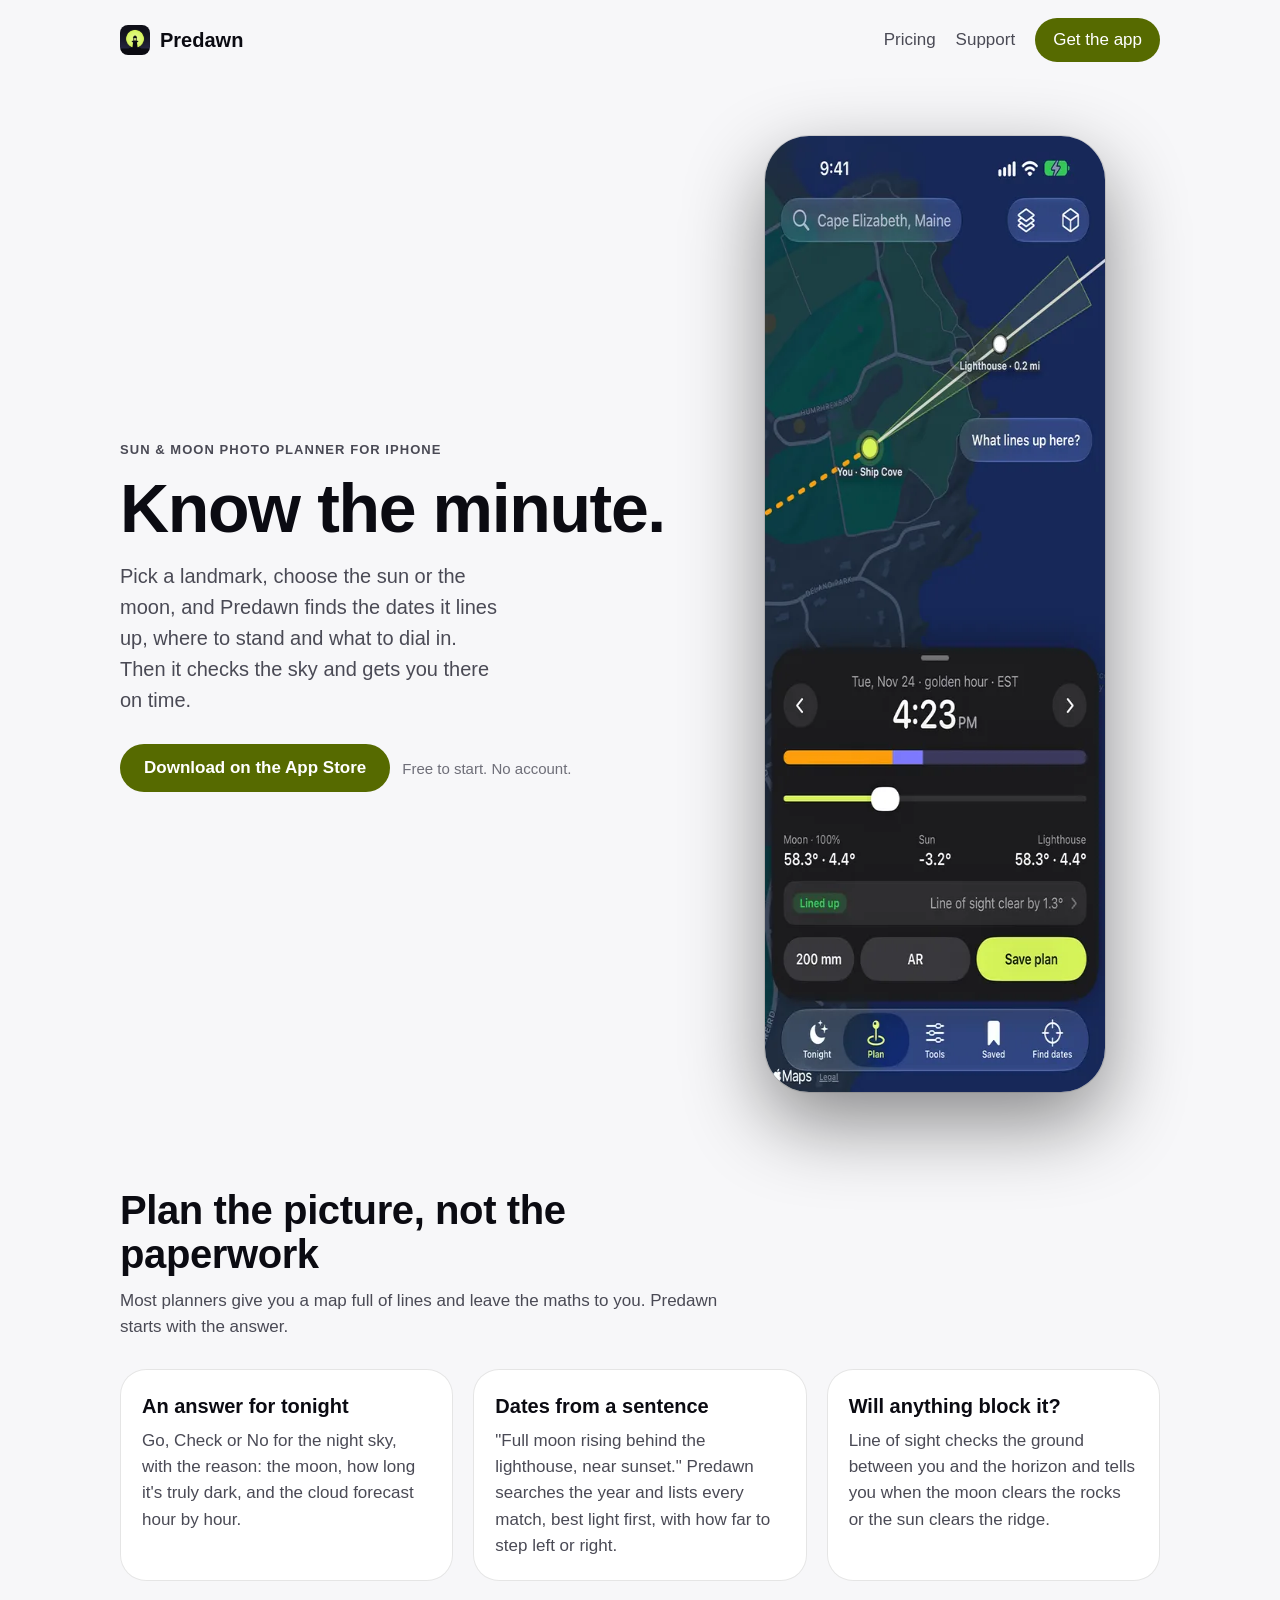
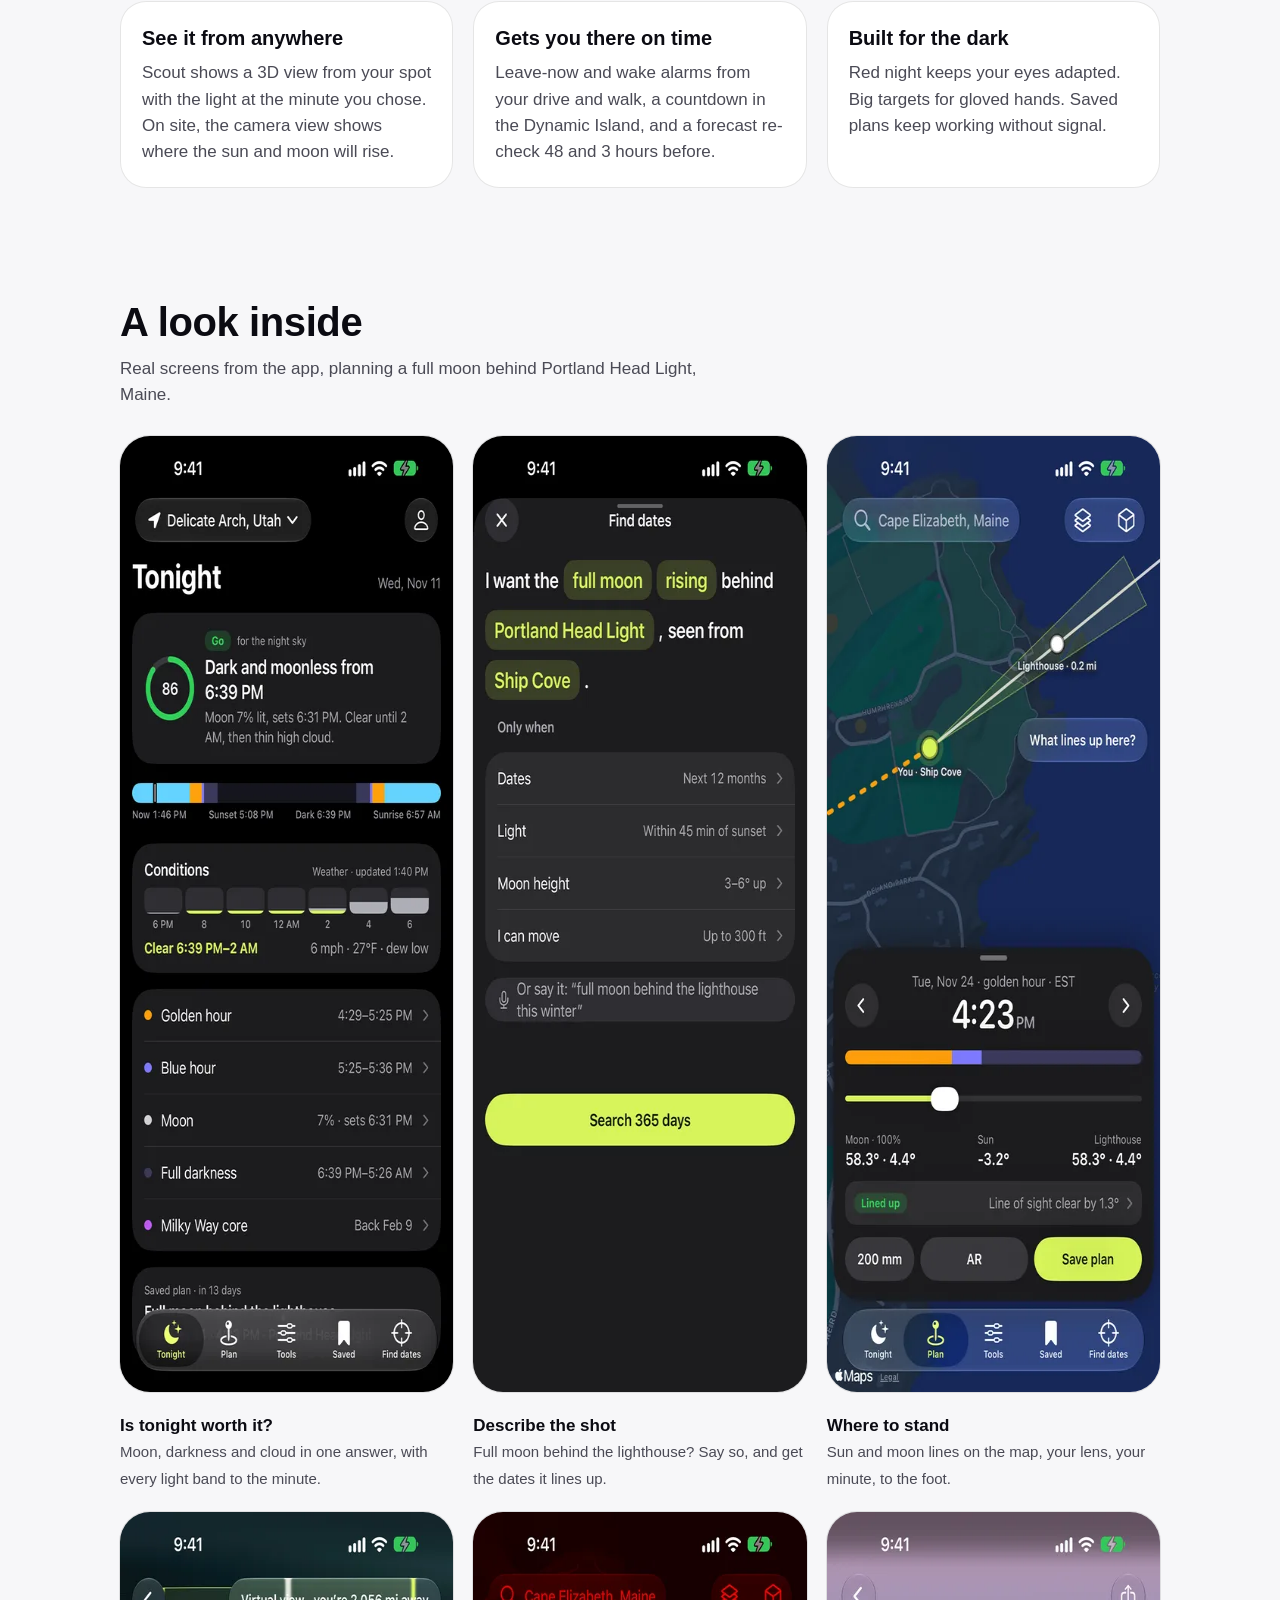
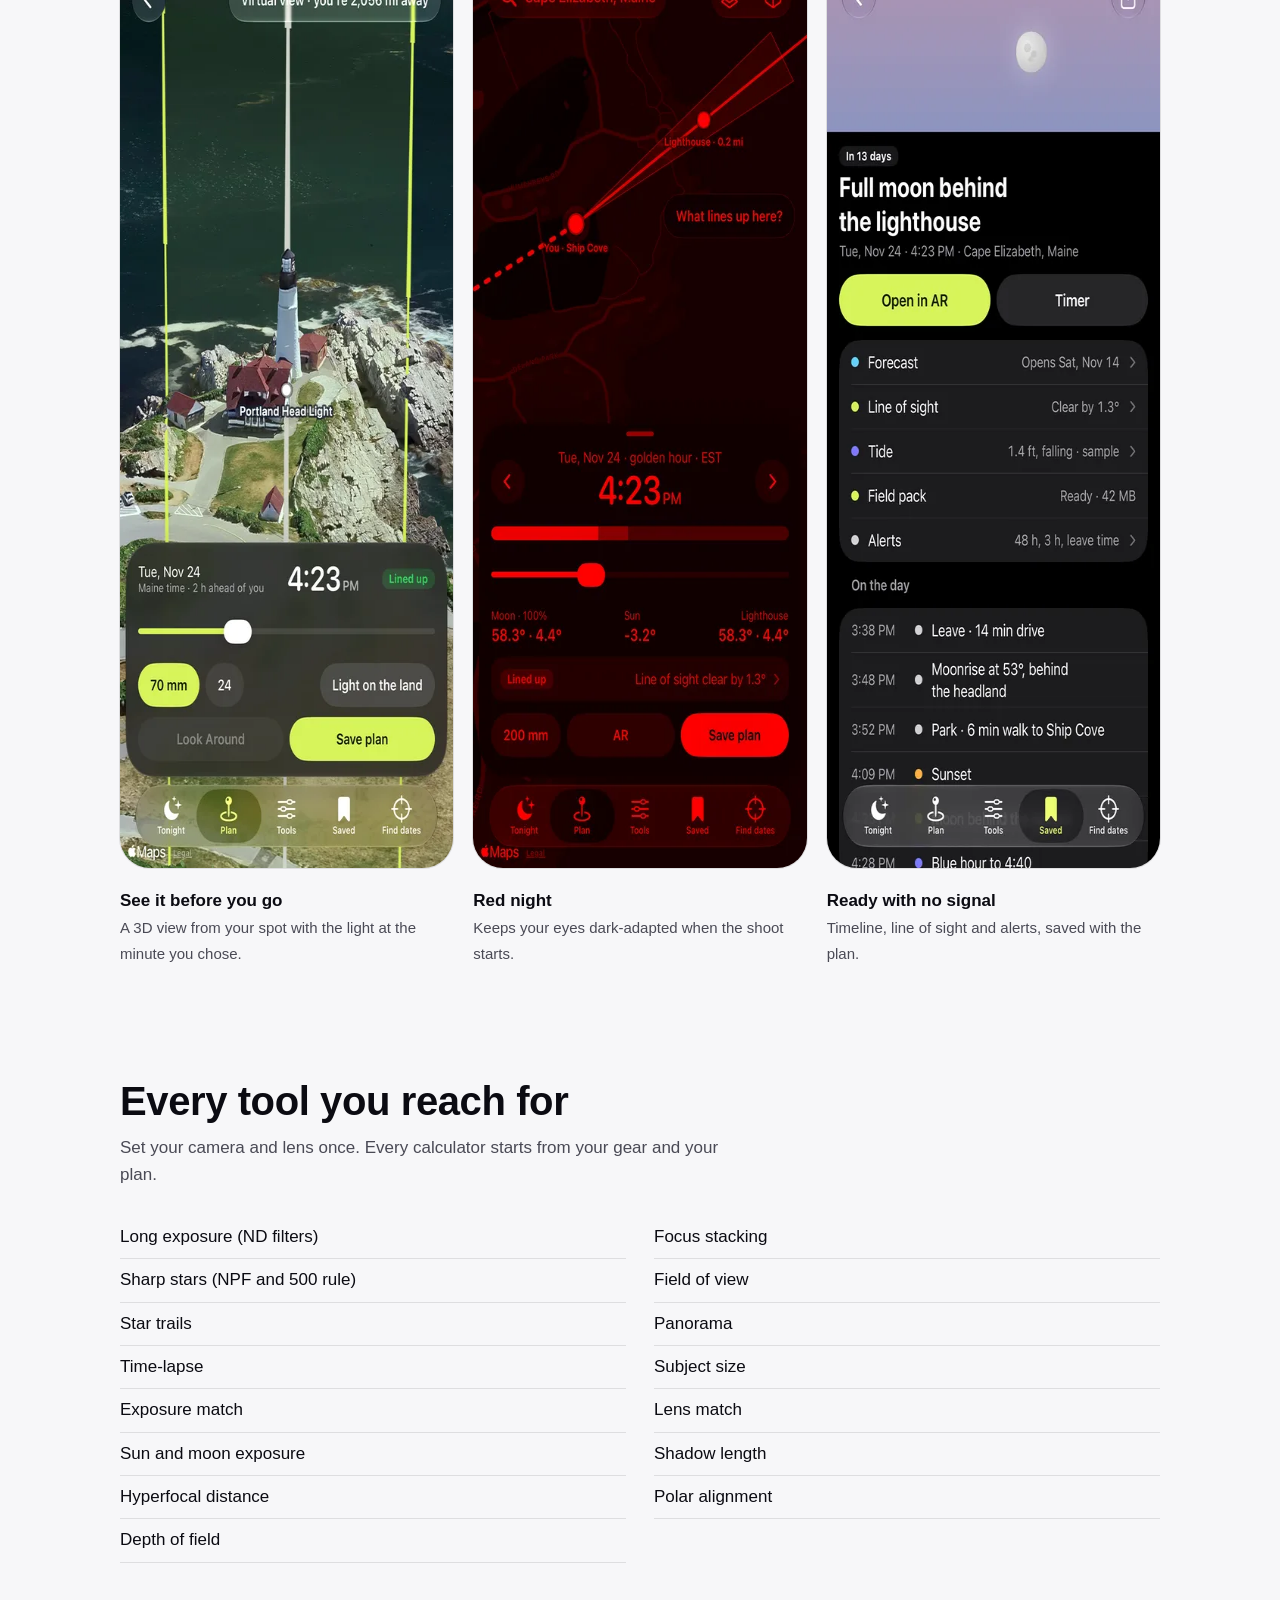
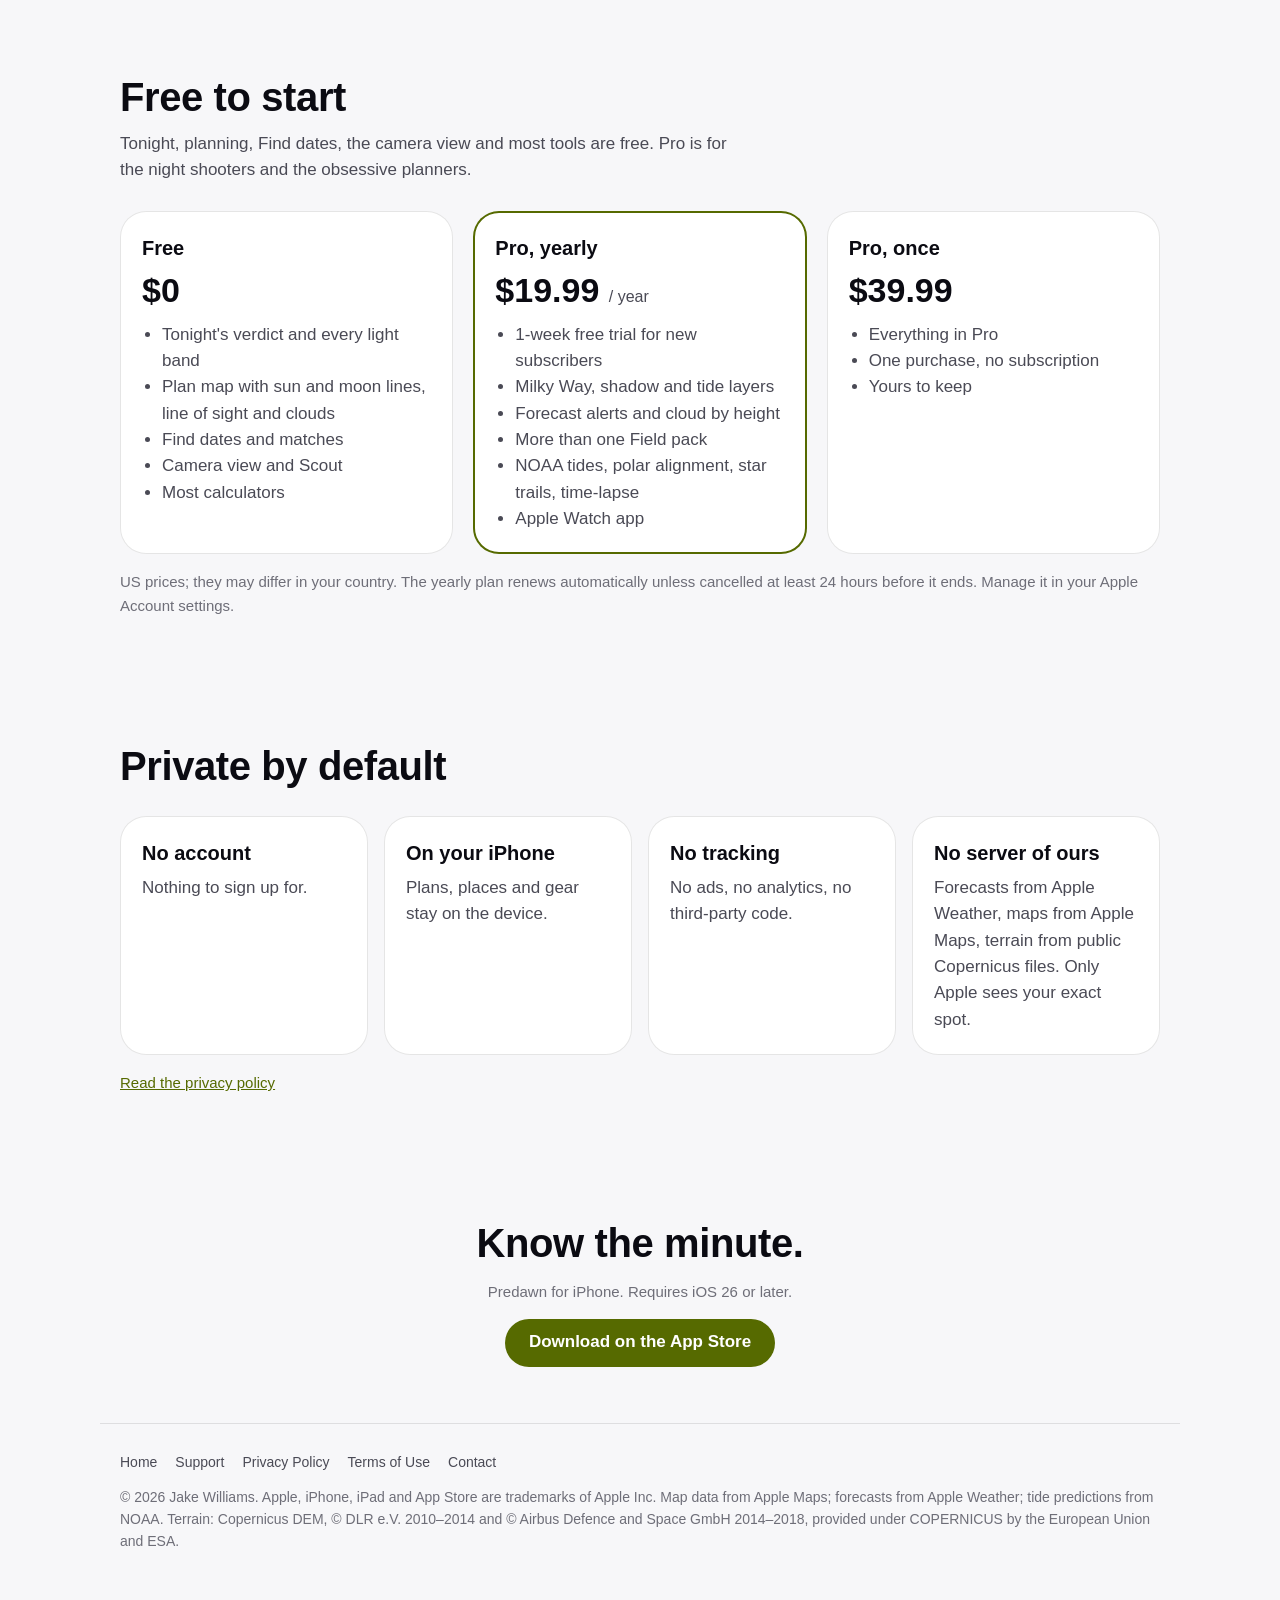
==== commit bfc36842: "Pro once: $39.99 Co-Authored-By: Claude Opus 5.5 <noreply@anthropic.com>" ====
--- a/index.html
+++ b/index.html
@@ -96,7 +96,7 @@
   <div class="pricing">
     <div class="card"><h3>Free</h3><div class="price">$0</div><ul><li>Tonight's verdict and every light band</li><li>Plan map with sun and moon lines, line of sight and clouds</li><li>Find dates and matches</li><li>Camera view and Scout</li><li>Most calculators</li></ul></div>
     <div class="card hi"><h3>Pro, yearly</h3><div class="price">$19.99 <small>/ year</small></div><ul><li>1-week free trial for new subscribers</li><li>Milky Way, shadow and tide layers</li><li>Forecast alerts and cloud by height</li><li>More than one Field pack</li><li>NOAA tides, polar alignment, star trails, time-lapse</li><li>Apple Watch app</li></ul></div>
-    <div class="card"><h3>Pro, once</h3><div class="price">$49.99</div><ul><li>Everything in Pro</li><li>One purchase, no subscription</li><li>Yours to keep</li></ul></div>
+    <div class="card"><h3>Pro, once</h3><div class="price">$39.99</div><ul><li>Everything in Pro</li><li>One purchase, no subscription</li><li>Yours to keep</li></ul></div>
   </div>
   <p class="note" style="margin-top:16px">US prices; they may differ in your country. The yearly plan renews automatically unless cancelled at least 24 hours before it ends. Manage it in your Apple Account settings.</p>
 </section>
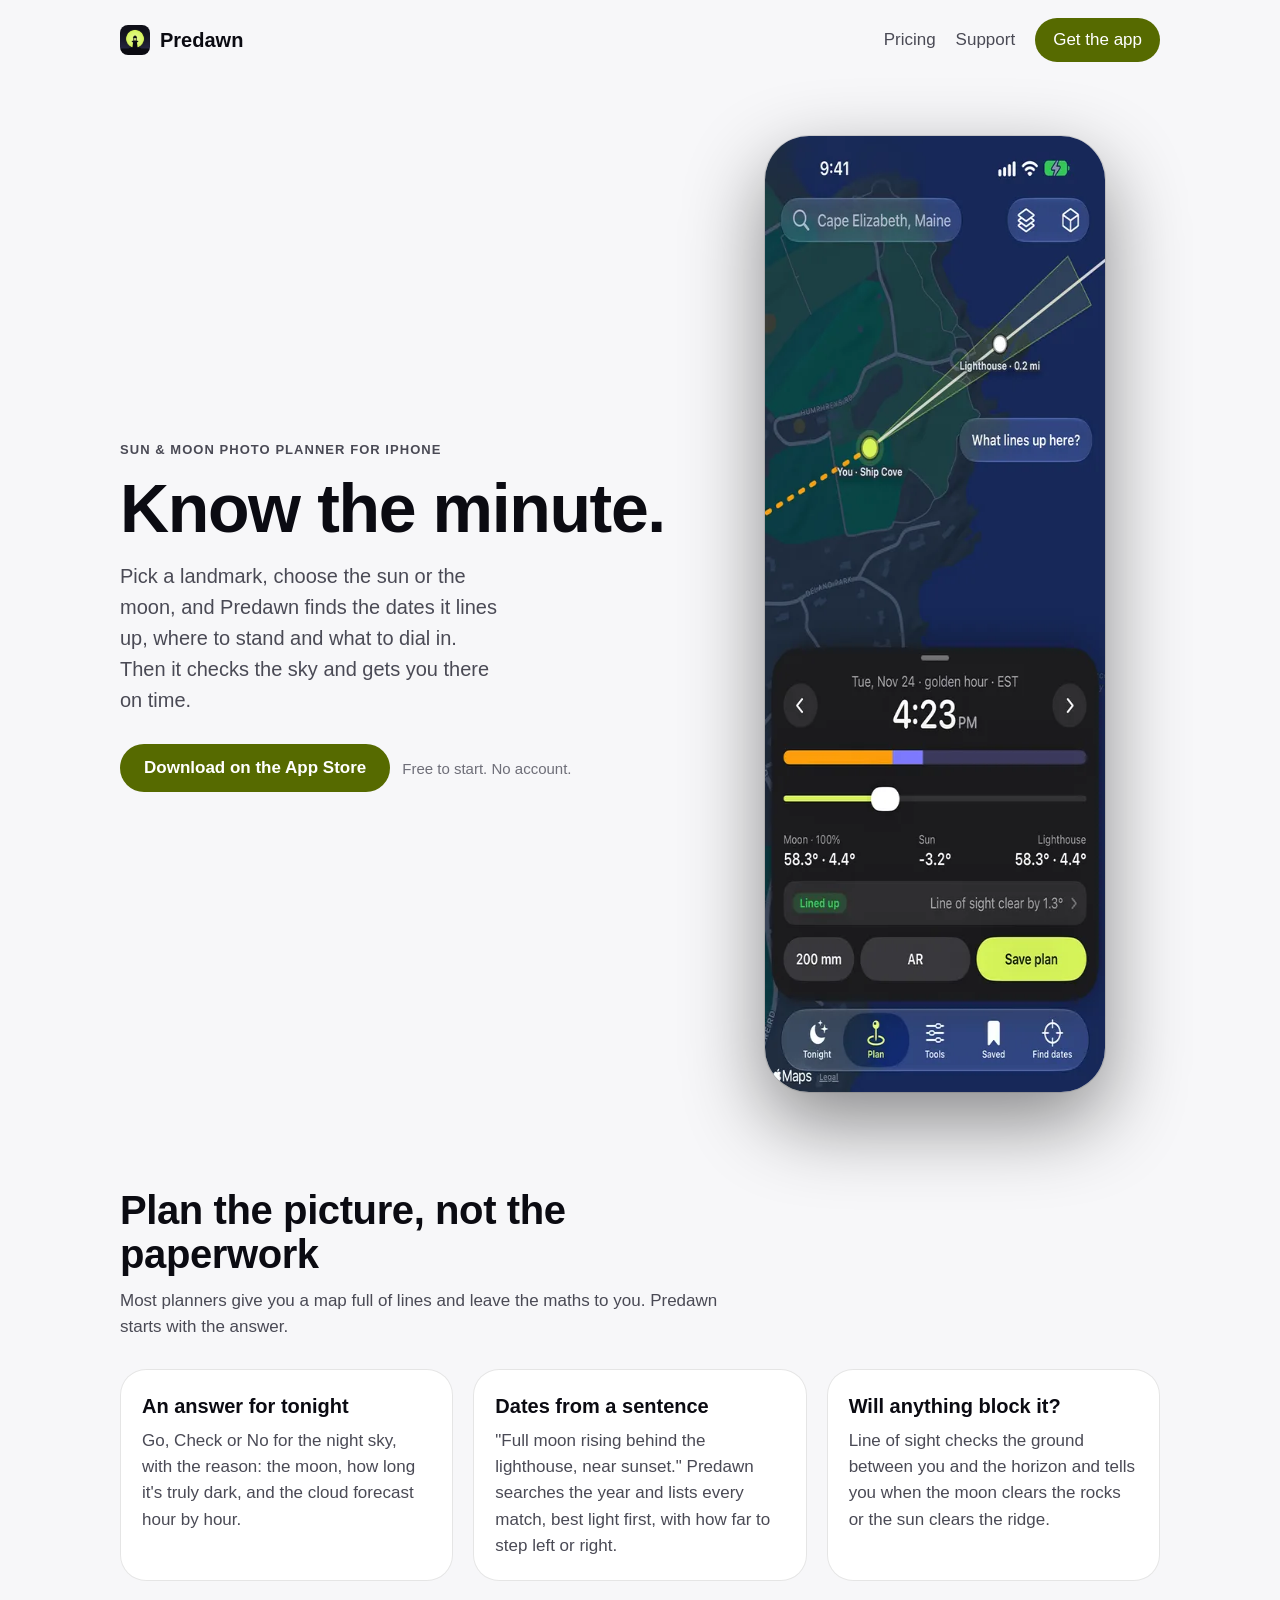
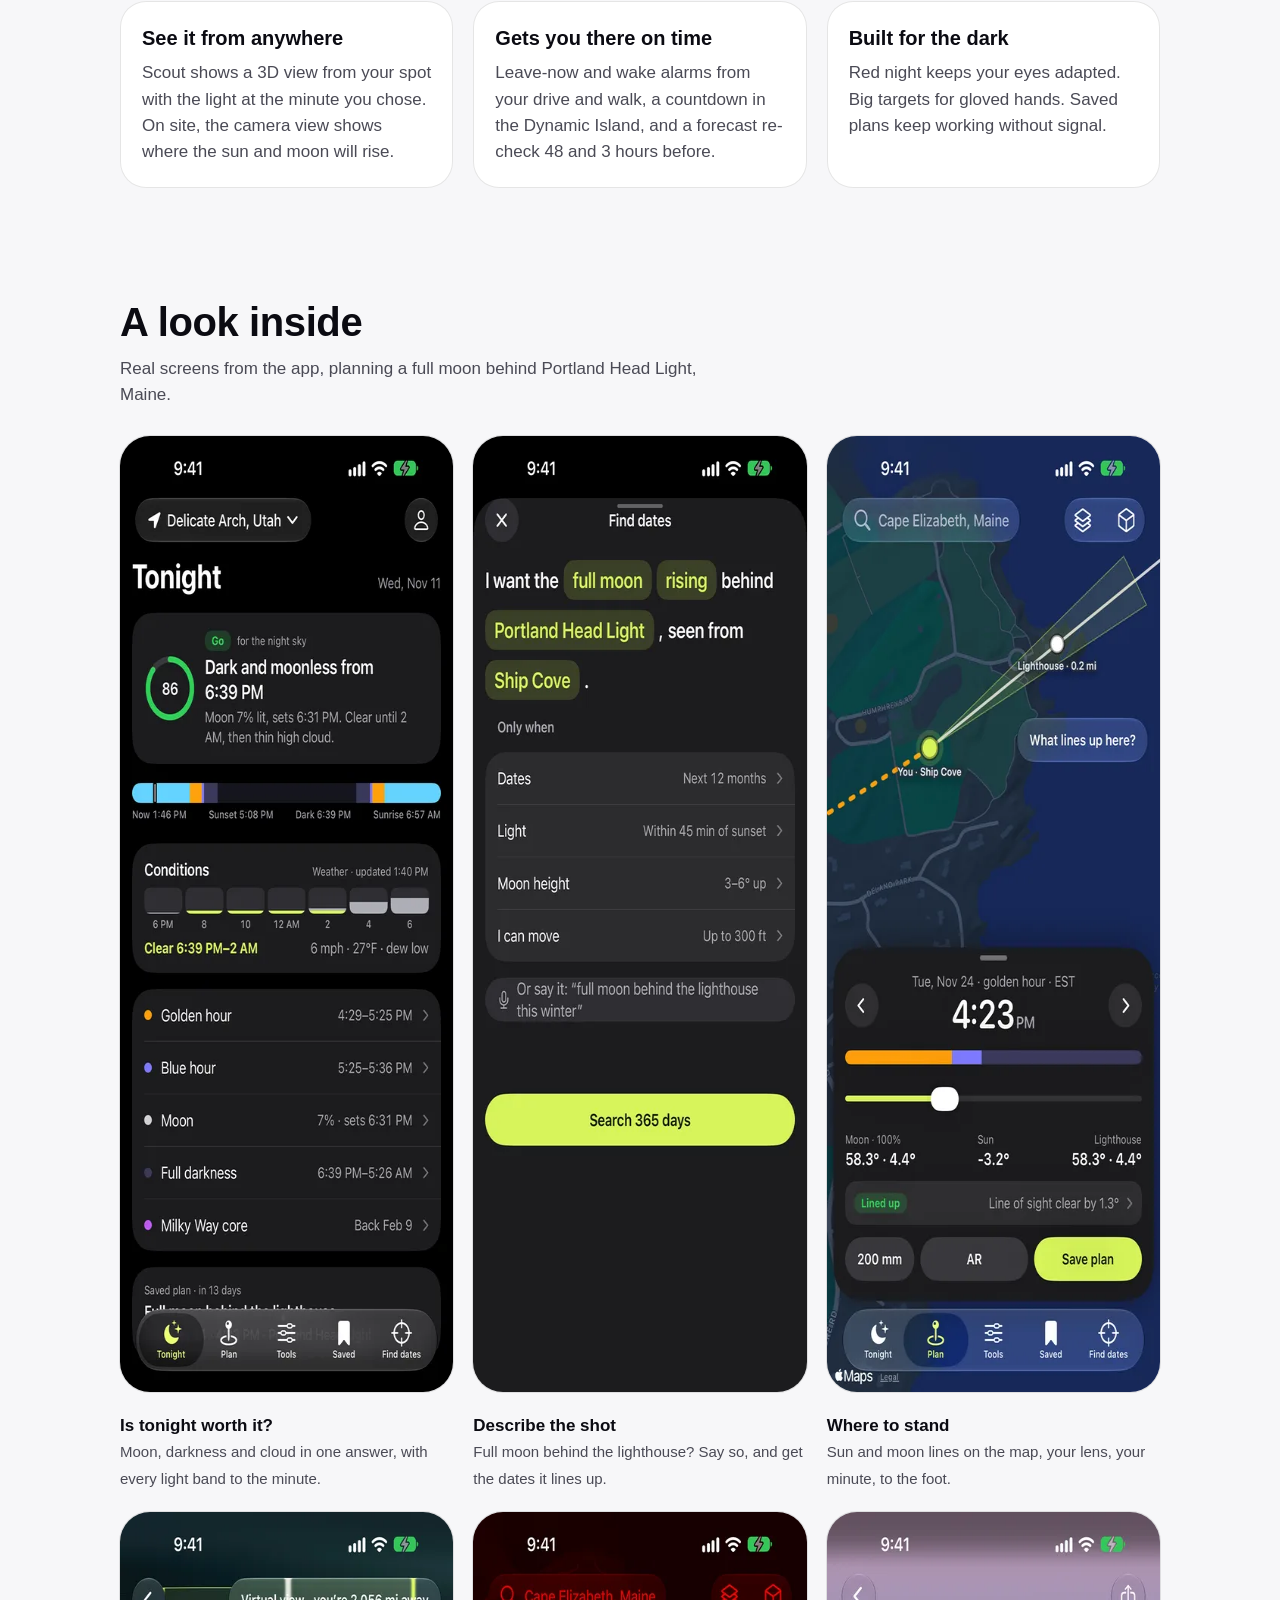
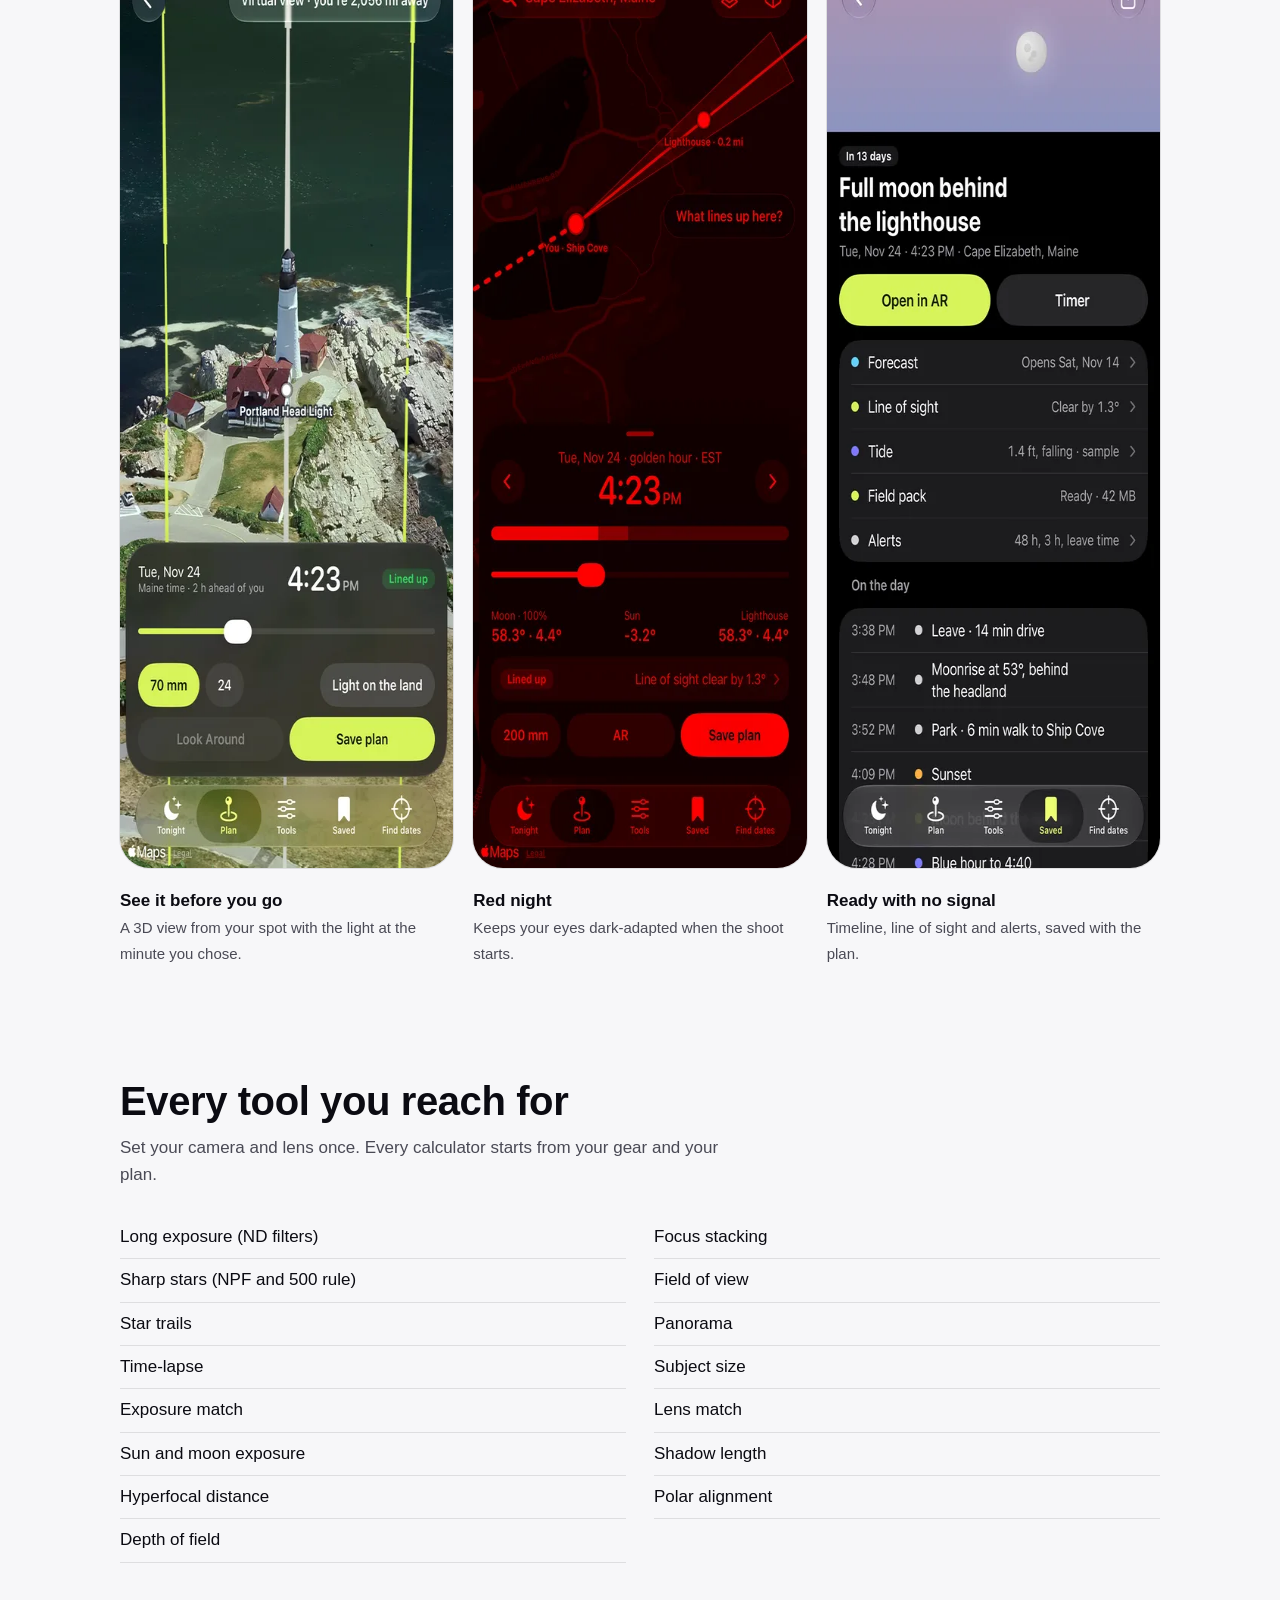
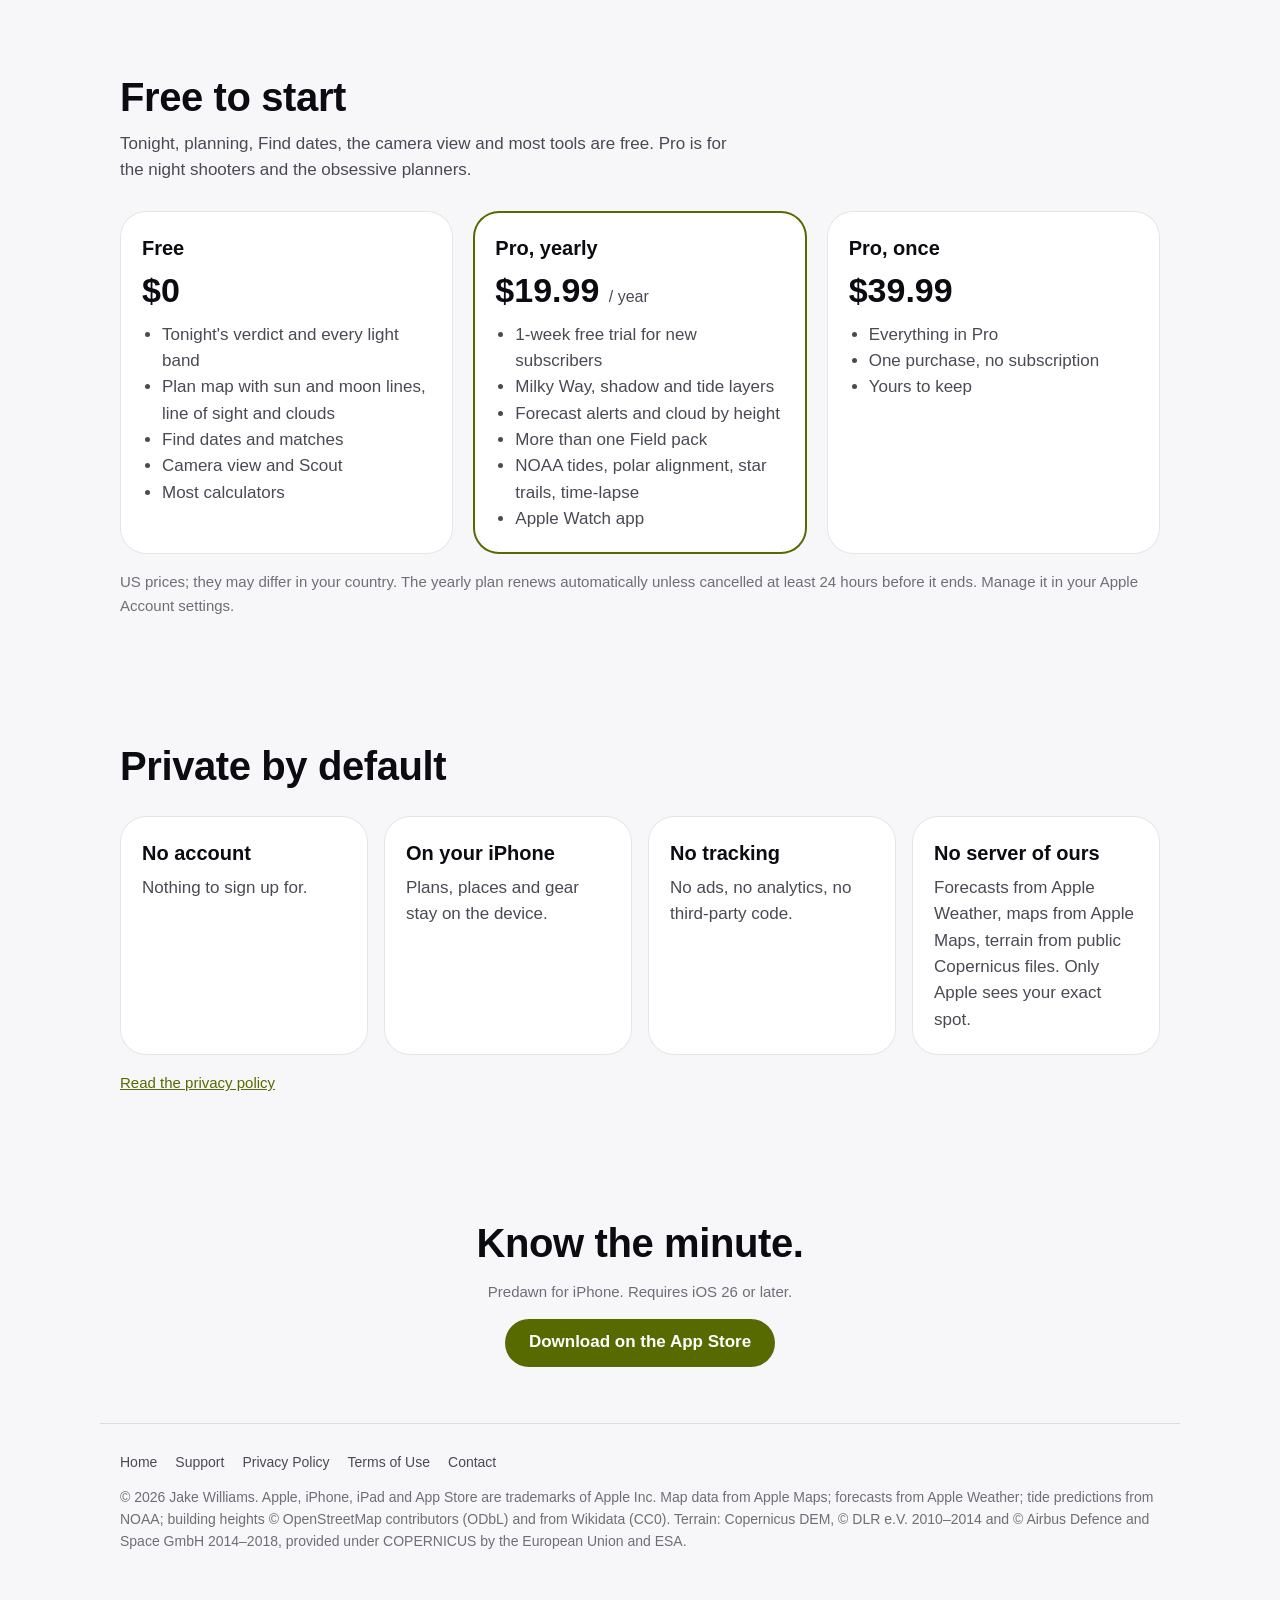
==== commit 3b4cdb33: "Privacy policy: landmark heights from OpenStreetMap and Wikidata (app 1.0.1) Co-Authored-By: Claude " ====
--- a/index.html
+++ b/index.html
@@ -121,7 +121,7 @@
 </main>
 <footer class="site-foot wrap">
   <nav aria-label="Footer"><a href="./">Home</a><a href="support.html">Support</a><a href="privacy-policy.html">Privacy Policy</a><a href="terms-of-service.html">Terms of Use</a><a href="mailto:info@jakeawilliams.com">Contact</a></nav>
-  <p>&copy; 2026 Jake Williams. Apple, iPhone, iPad and App Store are trademarks of Apple Inc. Map data from Apple Maps; forecasts from Apple Weather; tide predictions from NOAA. Terrain: Copernicus DEM, &copy; DLR e.V. 2010&ndash;2014 and &copy; Airbus Defence and Space GmbH 2014&ndash;2018, provided under COPERNICUS by the European Union and ESA.</p>
+  <p>&copy; 2026 Jake Williams. Apple, iPhone, iPad and App Store are trademarks of Apple Inc. Map data from Apple Maps; forecasts from Apple Weather; tide predictions from NOAA; building heights &copy; OpenStreetMap contributors (ODbL) and from Wikidata (CC0). Terrain: Copernicus DEM, &copy; DLR e.V. 2010&ndash;2014 and &copy; Airbus Defence and Space GmbH 2014&ndash;2018, provided under COPERNICUS by the European Union and ESA.</p>
 </footer>
 </body>
 </html>
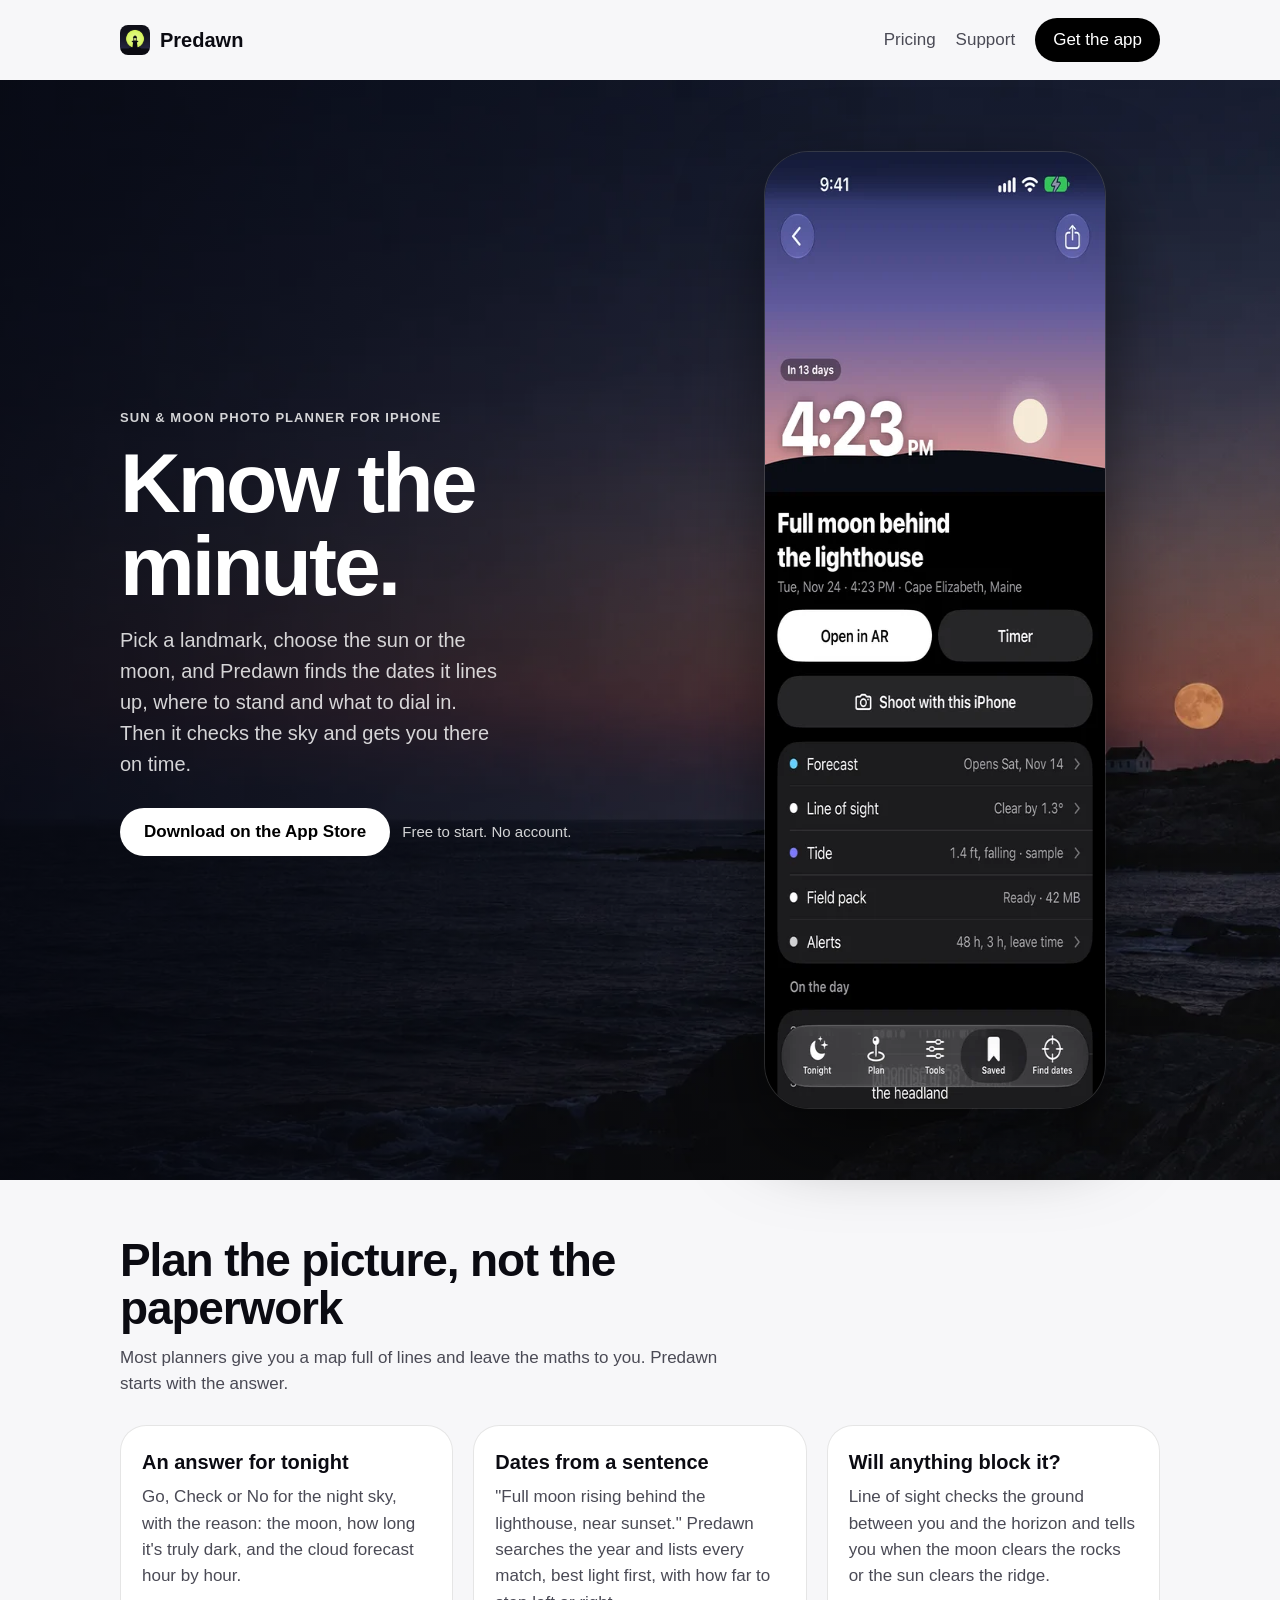
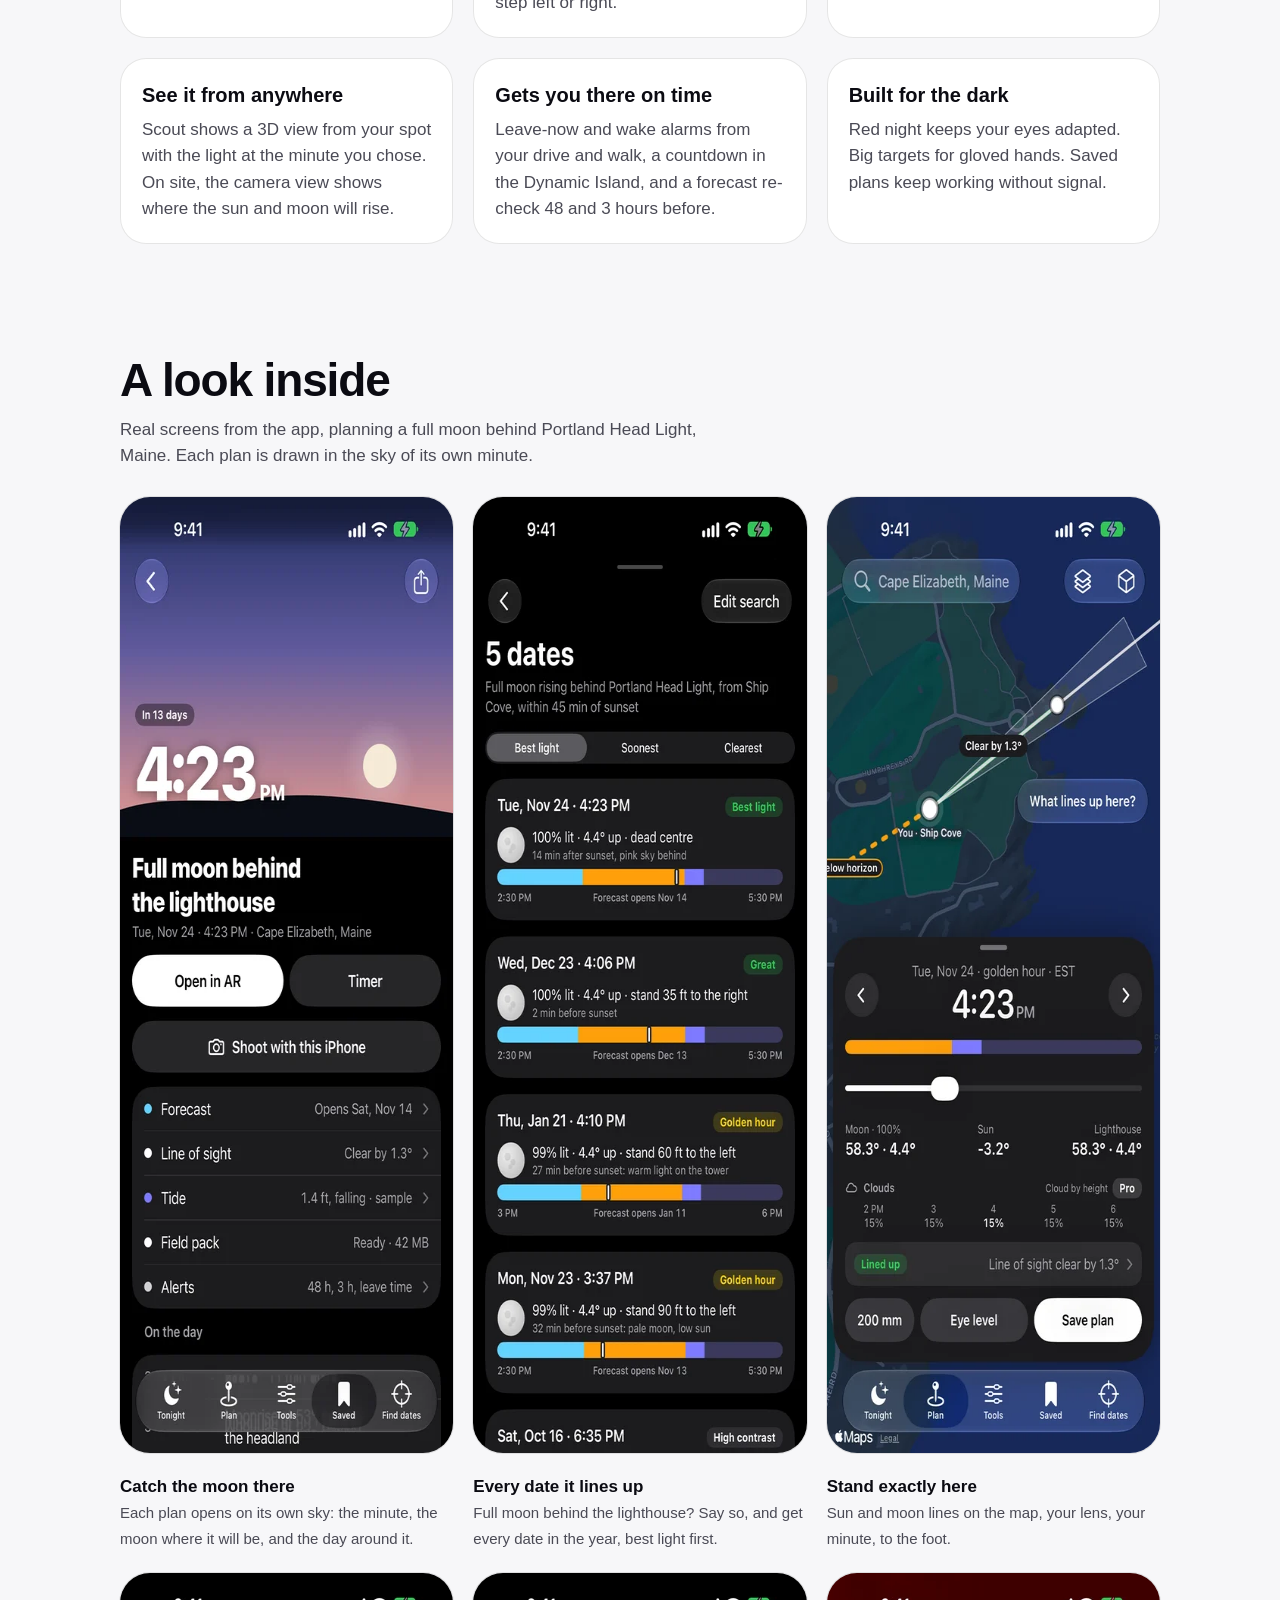
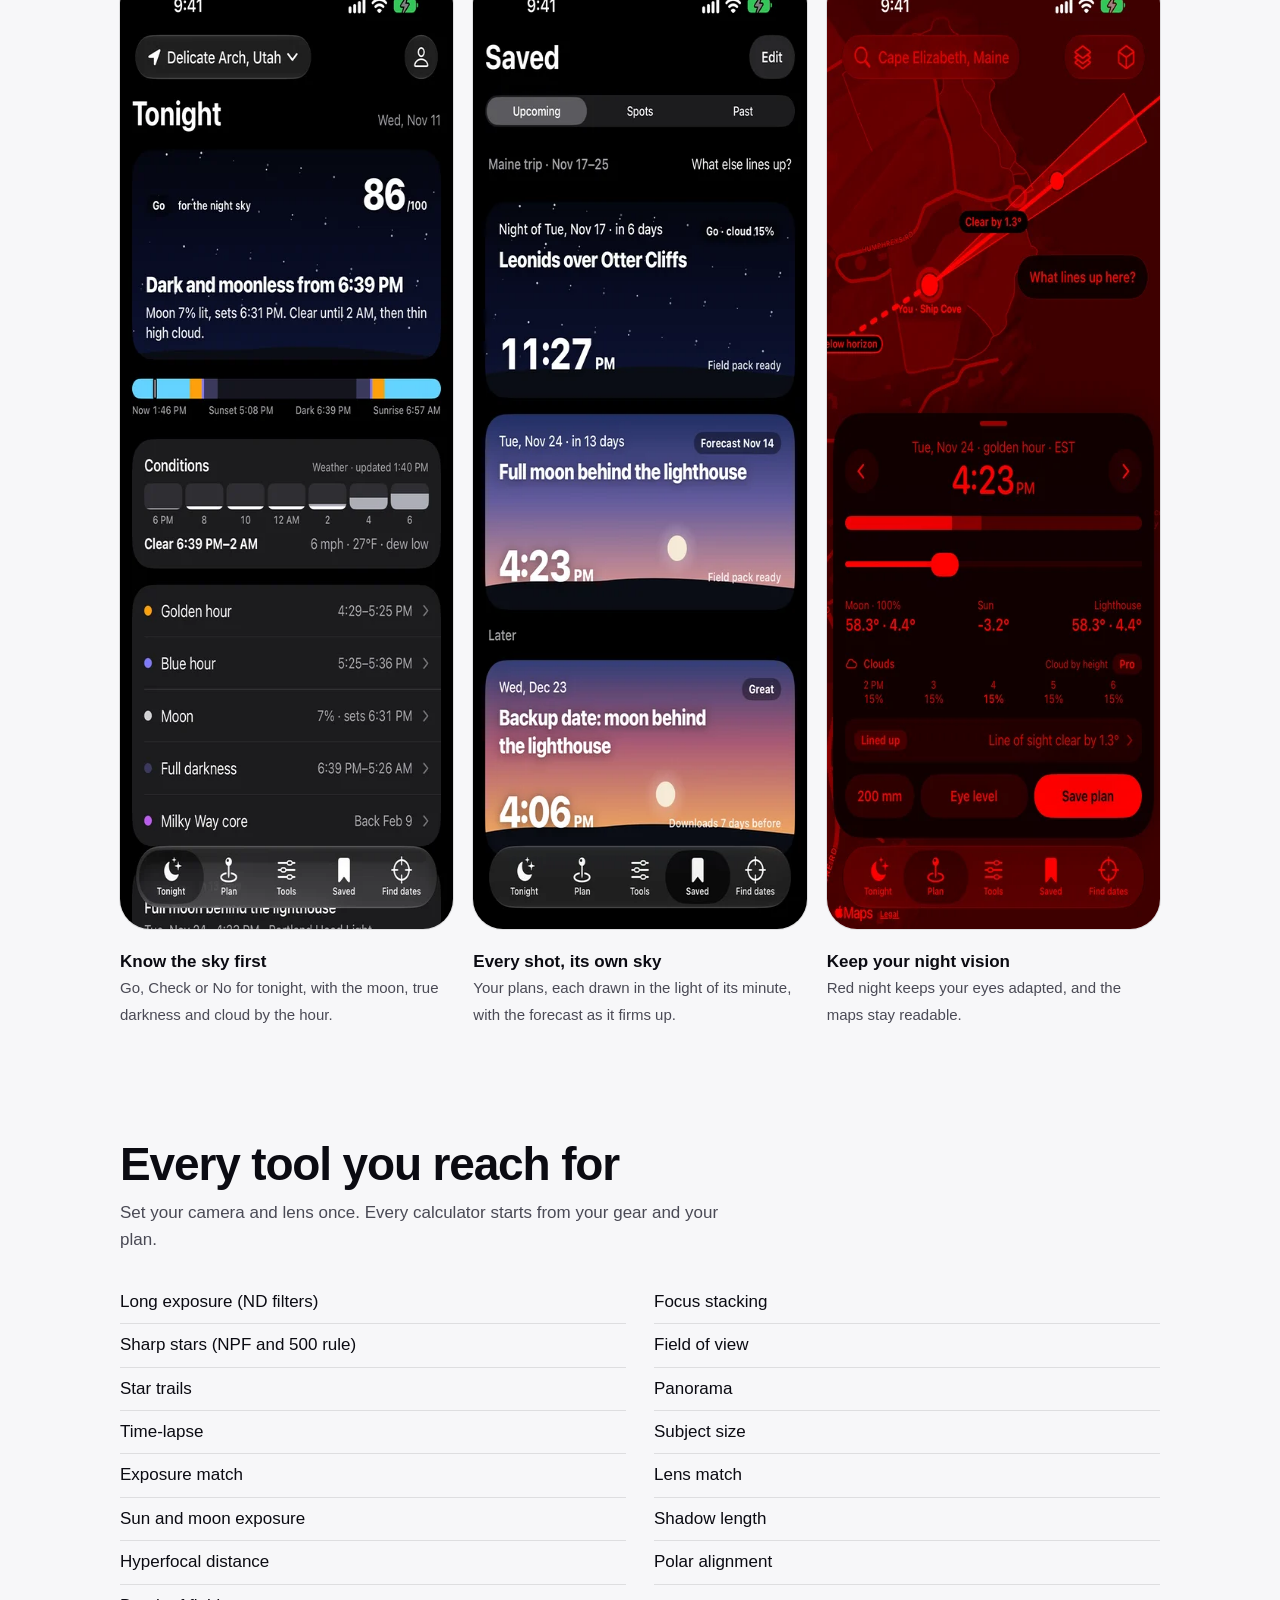
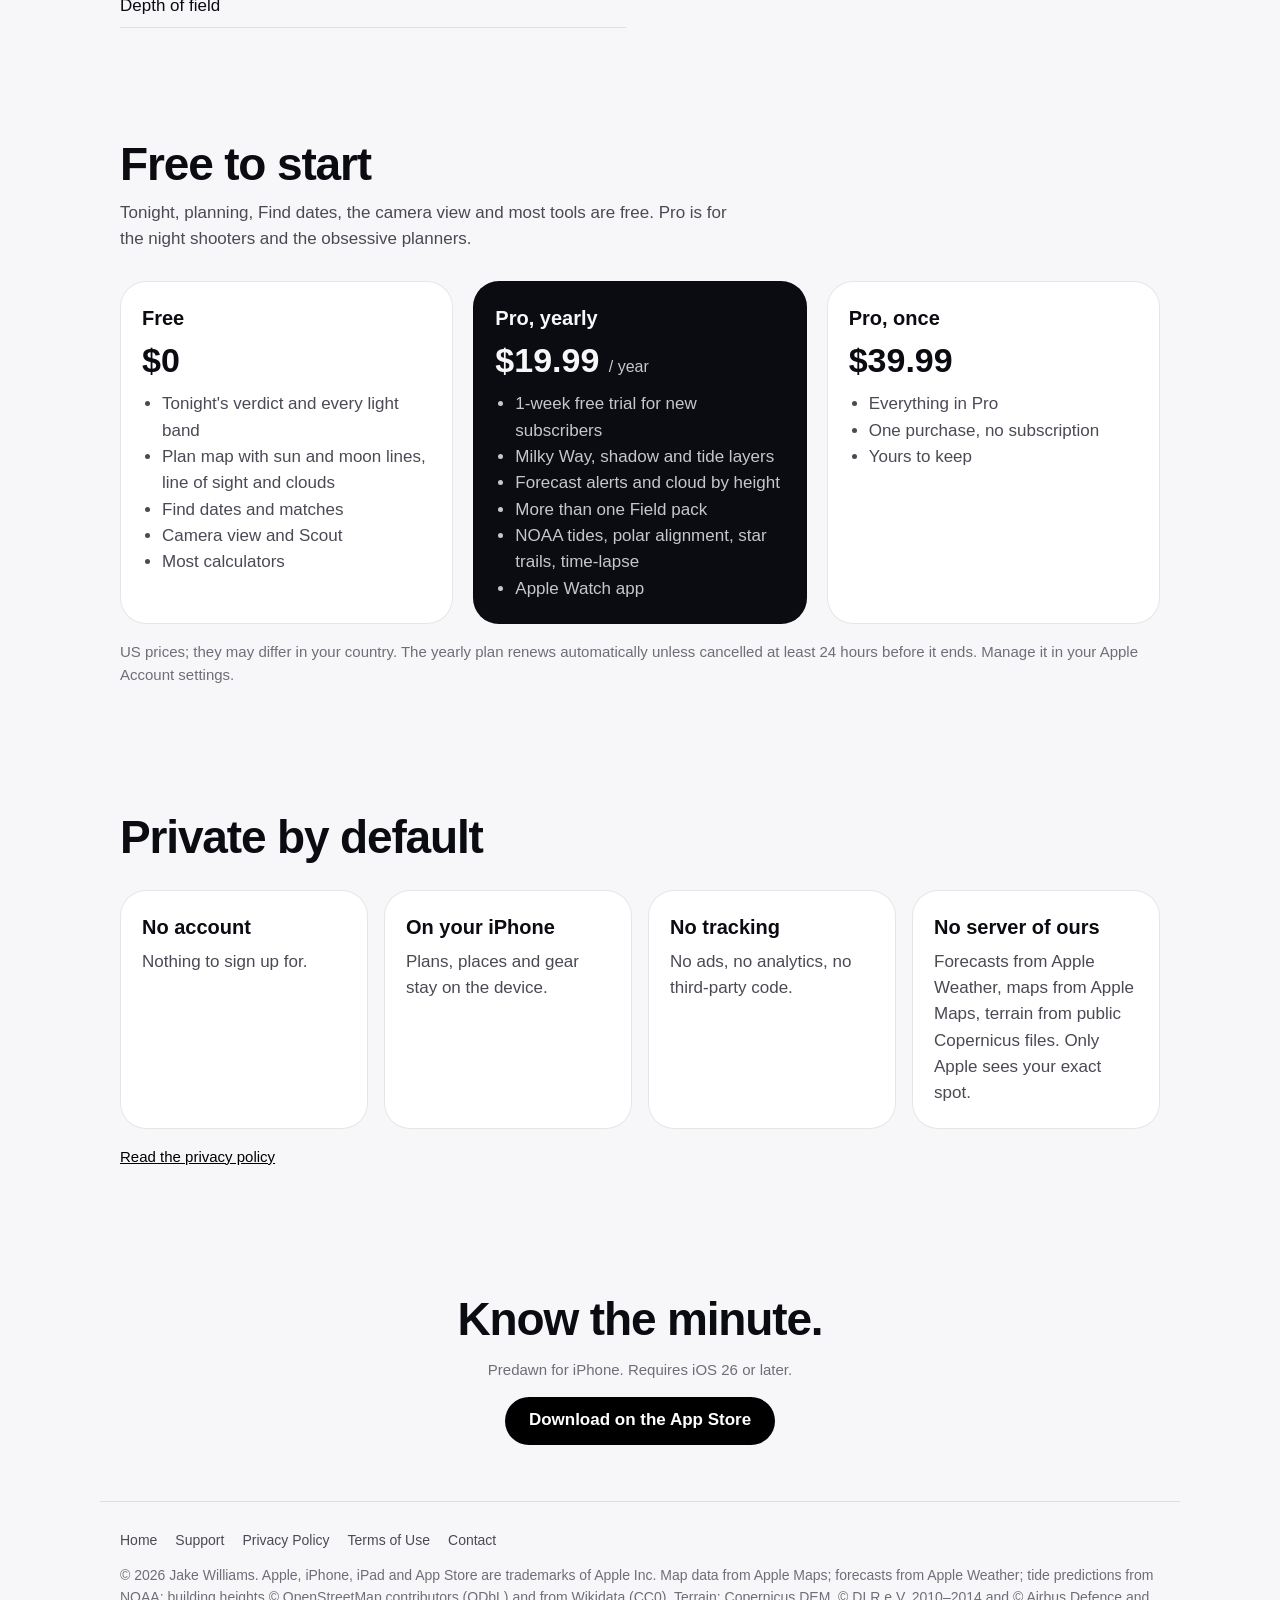
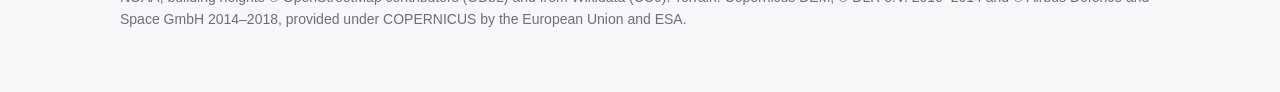
==== commit 1c0cdd37: "1.1.0 look: sky hero, ink instead of lime, new screens and captions; privacy covers Shoot" ====
--- a/index.html
+++ b/index.html
@@ -6,7 +6,7 @@
 <title>Predawn: Sun & Moon Photo Planner for iPhone. Know the minute.</title>
 <meta name="description" content="Pick a landmark, choose the sun or the moon, and Predawn finds the dates it lines up, where to stand and the camera settings. Free on iPhone and iPad.">
 <meta name="apple-itunes-app" content="app-id=6834539845">
-<meta name="theme-color" content="#0B0B12">
+<meta name="theme-color" content="#04060F">
 <link rel="canonical" href="https://jakeintech.github.io/predawn-site/">
 <link rel="icon" type="image/png" href="assets/favicon.png">
 <link rel="apple-touch-icon" href="assets/apple-touch-icon.png">
@@ -36,15 +36,15 @@
   </nav>
 </header>
 <main id="main">
-<section class="wrap hero">
+<div class="sky"><section class="wrap hero">
   <div>
     <span class="eyebrow">Sun &amp; moon photo planner for iPhone</span>
     <h1>Know the minute.</h1>
     <p class="lede">Pick a landmark, choose the sun or the moon, and Predawn finds the dates it lines up, where to stand and what to dial in. Then it checks the sky and gets you there on time.</p>
     <div class="cta"><a class="btn" href="https://apps.apple.com/app/id6834539845">Download on the App Store</a><span class="note">Free to start. No account.</span></div>
   </div>
-  <img class="phone" src="assets/shot-planner.webp" alt="Predawn's plan map: the full moon lined up behind Portland Head Light at 4:23 PM, seen from Ship Cove" width="440" height="956">
-</section>
+  <img class="phone" src="assets/shot-detail.webp" alt="A Predawn plan: full moon behind the lighthouse at 4:23 PM on Tuesday, November 24, drawn in that minute's sky" width="440" height="956">
+</section></div>
 
 <section class="wrap" aria-labelledby="how">
   <div class="section-head"><h2 id="how">Plan the picture, not the paperwork</h2><p>Most planners give you a map full of lines and leave the maths to you. Predawn starts with the answer.</p></div>
@@ -59,14 +59,14 @@
 </section>
 
 <section class="wrap" aria-labelledby="look">
-  <div class="section-head"><h2 id="look">A look inside</h2><p>Real screens from the app, planning a full moon behind Portland Head Light, Maine.</p></div>
+  <div class="section-head"><h2 id="look">A look inside</h2><p>Real screens from the app, planning a full moon behind Portland Head Light, Maine. Each plan is drawn in the sky of its own minute.</p></div>
   <div class="shots">
-  <div class="shot"><figure><img src="assets/shot-tonight.webp" alt="Predawn is tonight worth it? screen" width="440" height="956" loading="lazy"><figcaption><b>Is tonight worth it?</b><span>Moon, darkness and cloud in one answer, with every light band to the minute.</span></figcaption></figure></div>
-  <div class="shot"><figure><img src="assets/shot-finddates.webp" alt="Predawn describe the shot screen" width="440" height="956" loading="lazy"><figcaption><b>Describe the shot</b><span>Full moon behind the lighthouse? Say so, and get the dates it lines up.</span></figcaption></figure></div>
-  <div class="shot"><figure><img src="assets/shot-planner.webp" alt="Predawn where to stand screen" width="440" height="956" loading="lazy"><figcaption><b>Where to stand</b><span>Sun and moon lines on the map, your lens, your minute, to the foot.</span></figcaption></figure></div>
-  <div class="shot"><figure><img src="assets/shot-scout.webp" alt="Predawn see it before you go screen" width="440" height="956" loading="lazy"><figcaption><b>See it before you go</b><span>A 3D view from your spot with the light at the minute you chose.</span></figcaption></figure></div>
-  <div class="shot"><figure><img src="assets/shot-rednight.webp" alt="Predawn red night screen" width="440" height="956" loading="lazy"><figcaption><b>Red night</b><span>Keeps your eyes dark-adapted when the shoot starts.</span></figcaption></figure></div>
-  <div class="shot"><figure><img src="assets/shot-offline.webp" alt="Predawn ready with no signal screen" width="440" height="956" loading="lazy"><figcaption><b>Ready with no signal</b><span>Timeline, line of sight and alerts, saved with the plan.</span></figcaption></figure></div>
+  <div class="shot"><figure><img src="assets/shot-detail.webp" alt="Predawn catch the moon there screen" width="440" height="956" loading="lazy"><figcaption><b>Catch the moon there</b><span>Each plan opens on its own sky: the minute, the moon where it will be, and the day around it.</span></figcaption></figure></div>
+  <div class="shot"><figure><img src="assets/shot-matches.webp" alt="Predawn every date it lines up screen" width="440" height="956" loading="lazy"><figcaption><b>Every date it lines up</b><span>Full moon behind the lighthouse? Say so, and get every date in the year, best light first.</span></figcaption></figure></div>
+  <div class="shot"><figure><img src="assets/shot-planner.webp" alt="Predawn stand exactly here screen" width="440" height="956" loading="lazy"><figcaption><b>Stand exactly here</b><span>Sun and moon lines on the map, your lens, your minute, to the foot.</span></figcaption></figure></div>
+  <div class="shot"><figure><img src="assets/shot-tonight.webp" alt="Predawn know the sky first screen" width="440" height="956" loading="lazy"><figcaption><b>Know the sky first</b><span>Go, Check or No for tonight, with the moon, true darkness and cloud by the hour.</span></figcaption></figure></div>
+  <div class="shot"><figure><img src="assets/shot-saved.webp" alt="Predawn every shot, its own sky screen" width="440" height="956" loading="lazy"><figcaption><b>Every shot, its own sky</b><span>Your plans, each drawn in the light of its minute, with the forecast as it firms up.</span></figcaption></figure></div>
+  <div class="shot"><figure><img src="assets/shot-rednight.webp" alt="Predawn keep your night vision screen" width="440" height="956" loading="lazy"><figcaption><b>Keep your night vision</b><span>Red night keeps your eyes adapted, and the maps stay readable.</span></figcaption></figure></div>
   </div>
 </section>
 
--- a/assets/site.css
+++ b/assets/site.css
@@ -1,24 +1,26 @@
-:root{--bg:#0B0B12;--bg2:#15151F;--bg3:#1E1E2A;--label:#F5F5F7;--label2:#AEAEBA;--label3:#7C7C8A;--accent:#D6F45A;--onaccent:#0B0B12;--sep:rgba(255,255,255,.10);--golden:#FFB340;--blue:#7D7AFF;color-scheme:dark}
-@media (prefers-color-scheme:light){:root{--bg:#F7F7F9;--bg2:#FFFFFF;--bg3:#EFEFF4;--label:#0B0B12;--label2:#4A4A55;--label3:#6E6E78;--accent:#566A00;--onaccent:#FFFFFF;--sep:rgba(0,0,0,.10);color-scheme:light}}
+:root{--bg:#0B0B12;--bg2:#15151F;--bg3:#1E1E2A;--label:#F5F5F7;--label2:#AEAEBA;--label3:#7C7C8A;--accent:#FFFFFF;--onaccent:#000000;--sep:rgba(255,255,255,.10);--golden:#FFB340;--blue:#7D7AFF;color-scheme:dark}
+@media (prefers-color-scheme:light){:root{--bg:#F7F7F9;--bg2:#FFFFFF;--bg3:#EFEFF4;--label:#0B0B12;--label2:#4A4A55;--label3:#6E6E78;--accent:#000000;--onaccent:#FFFFFF;--sep:rgba(0,0,0,.10);color-scheme:light}}
 *{box-sizing:border-box}html{-webkit-text-size-adjust:100%}
 body{margin:0;background:var(--bg);color:var(--label);font:17px/1.55 -apple-system,BlinkMacSystemFont,"SF Pro Text","Helvetica Neue",Arial,sans-serif}
 a{color:var(--accent)}a:focus-visible,button:focus-visible{outline:3px solid var(--accent);outline-offset:3px;border-radius:6px}
 .skip{position:absolute;left:-999px;top:8px;background:var(--accent);color:var(--onaccent);padding:8px 14px;border-radius:999px;z-index:9}.skip:focus{left:16px}
 .wrap{max-width:1080px;margin-left:auto;margin-right:auto;padding-left:20px;padding-right:20px}
 .site-head{display:flex;align-items:center;justify-content:space-between;padding-top:18px;padding-bottom:18px}
-.brand{display:flex;align-items:center;gap:10px;font:700 20px/1 ui-rounded,"SF Pro Rounded",-apple-system,sans-serif;color:var(--label);text-decoration:none}
+.brand{display:flex;align-items:center;gap:10px;font:800 20px/1 -apple-system,BlinkMacSystemFont,sans-serif;color:var(--label);text-decoration:none}
 .brand img{border-radius:8px}
 .site-nav{display:flex;gap:20px;align-items:center}.site-nav a{color:var(--label2);text-decoration:none;font-weight:500}.site-nav a:hover{color:var(--label)}.site-nav a.btn{color:var(--onaccent);min-height:44px;padding:0 18px}
 .btn{display:inline-flex;align-items:center;justify-content:center;min-height:48px;padding:0 24px;border-radius:999px;background:var(--accent);color:var(--onaccent);font-weight:600;text-decoration:none}
 .btn.ghost{background:var(--bg3);color:var(--label)}
-.hero{padding-top:56px;padding-bottom:40px;display:grid;grid-template-columns:1.1fr .9fr;gap:40px;align-items:center}
+.sky{background:#0B0B12 url(sky.webp) center/cover no-repeat;color:#fff;position:relative}.sky::after{content:"";position:absolute;inset:0;background:linear-gradient(90deg,rgba(4,6,15,.72),rgba(4,6,15,.15) 70%);pointer-events:none}
+.sky>*{position:relative;z-index:1}.sky .lede,.sky .eyebrow,.sky .note{color:rgba(255,255,255,.82)}.sky .btn{background:#fff;color:#000}
+.hero{padding-top:72px;padding-bottom:72px;display:grid;grid-template-columns:1.1fr .9fr;gap:40px;align-items:center}
 .eyebrow{font-size:13px;font-weight:600;letter-spacing:.08em;text-transform:uppercase;color:var(--label2)}
-h1{font:800 clamp(40px,6vw,68px)/1.02 ui-rounded,"SF Pro Rounded",-apple-system,sans-serif;letter-spacing:-.02em;margin:12px 0 18px}
-h2{font:700 clamp(28px,3.6vw,40px)/1.1 ui-rounded,"SF Pro Rounded",-apple-system,sans-serif;letter-spacing:-.01em;margin:0 0 12px}
+h1{font:800 clamp(44px,7vw,84px)/.98 -apple-system,BlinkMacSystemFont,"SF Pro Display",sans-serif;letter-spacing:-.035em;margin:12px 0 18px}
+h2{font:800 clamp(30px,4vw,46px)/1.05 -apple-system,BlinkMacSystemFont,"SF Pro Display",sans-serif;letter-spacing:-.025em;margin:0 0 12px}
 h3{font-size:20px;margin:0 0 6px}
 .lede{font-size:20px;color:var(--label2);max-width:34ch;margin:0 0 28px}
 .cta{display:flex;gap:12px;flex-wrap:wrap;align-items:center}.note{color:var(--label3);font-size:15px}
-.phone{width:100%;max-width:340px;justify-self:center;border-radius:44px;box-shadow:0 0 0 1px var(--sep),0 30px 80px rgba(0,0,0,.45)}
+.phone{width:100%;max-width:340px;justify-self:center;border-radius:44px;box-shadow:0 0 0 1px rgba(255,255,255,.14),0 30px 80px rgba(0,0,0,.55)}
 section{padding-top:56px;padding-bottom:56px}.section-head{max-width:620px;margin-bottom:28px}.section-head p{color:var(--label2);margin:0}
 .features{display:grid;grid-template-columns:repeat(3,1fr);gap:20px}
 .card{background:var(--bg2);border-radius:26px;padding:22px;box-shadow:inset 0 0 0 1px var(--sep)}
@@ -28,10 +30,10 @@
 .shot figcaption{margin-top:12px}.shot figcaption b{display:block}.shot figcaption span{color:var(--label2);font-size:15px}
 .tools{columns:2;gap:28px;padding:0;margin:0;list-style:none}.tools li{break-inside:avoid;padding:8px 0;border-bottom:1px solid var(--sep)}
 .pricing{display:grid;grid-template-columns:repeat(3,1fr);gap:20px}
-.price{font:700 34px/1.1 ui-rounded,"SF Pro Rounded",-apple-system,sans-serif;margin:8px 0}
+.price{font:800 34px/1.1 -apple-system,BlinkMacSystemFont,sans-serif;margin:8px 0}
 .price small{font-size:16px;color:var(--label2);font-weight:500}
 .card ul{margin:12px 0 0;padding-left:20px;color:var(--label2)}
-.card.hi{box-shadow:inset 0 0 0 2px var(--accent)}
+.card.hi{background:var(--label);color:var(--bg)}.card.hi p,.card.hi ul,.card.hi .price small{color:var(--bg);opacity:.8}
 .privacy{display:grid;grid-template-columns:repeat(4,1fr);gap:16px}
 .legal{max-width:760px;padding:40px 20px 72px}.legal h1{font-size:44px}.legal h2{font-size:24px;margin-top:36px}
 .legal p,.legal li{color:var(--label2)}.legal strong{color:var(--label)}
